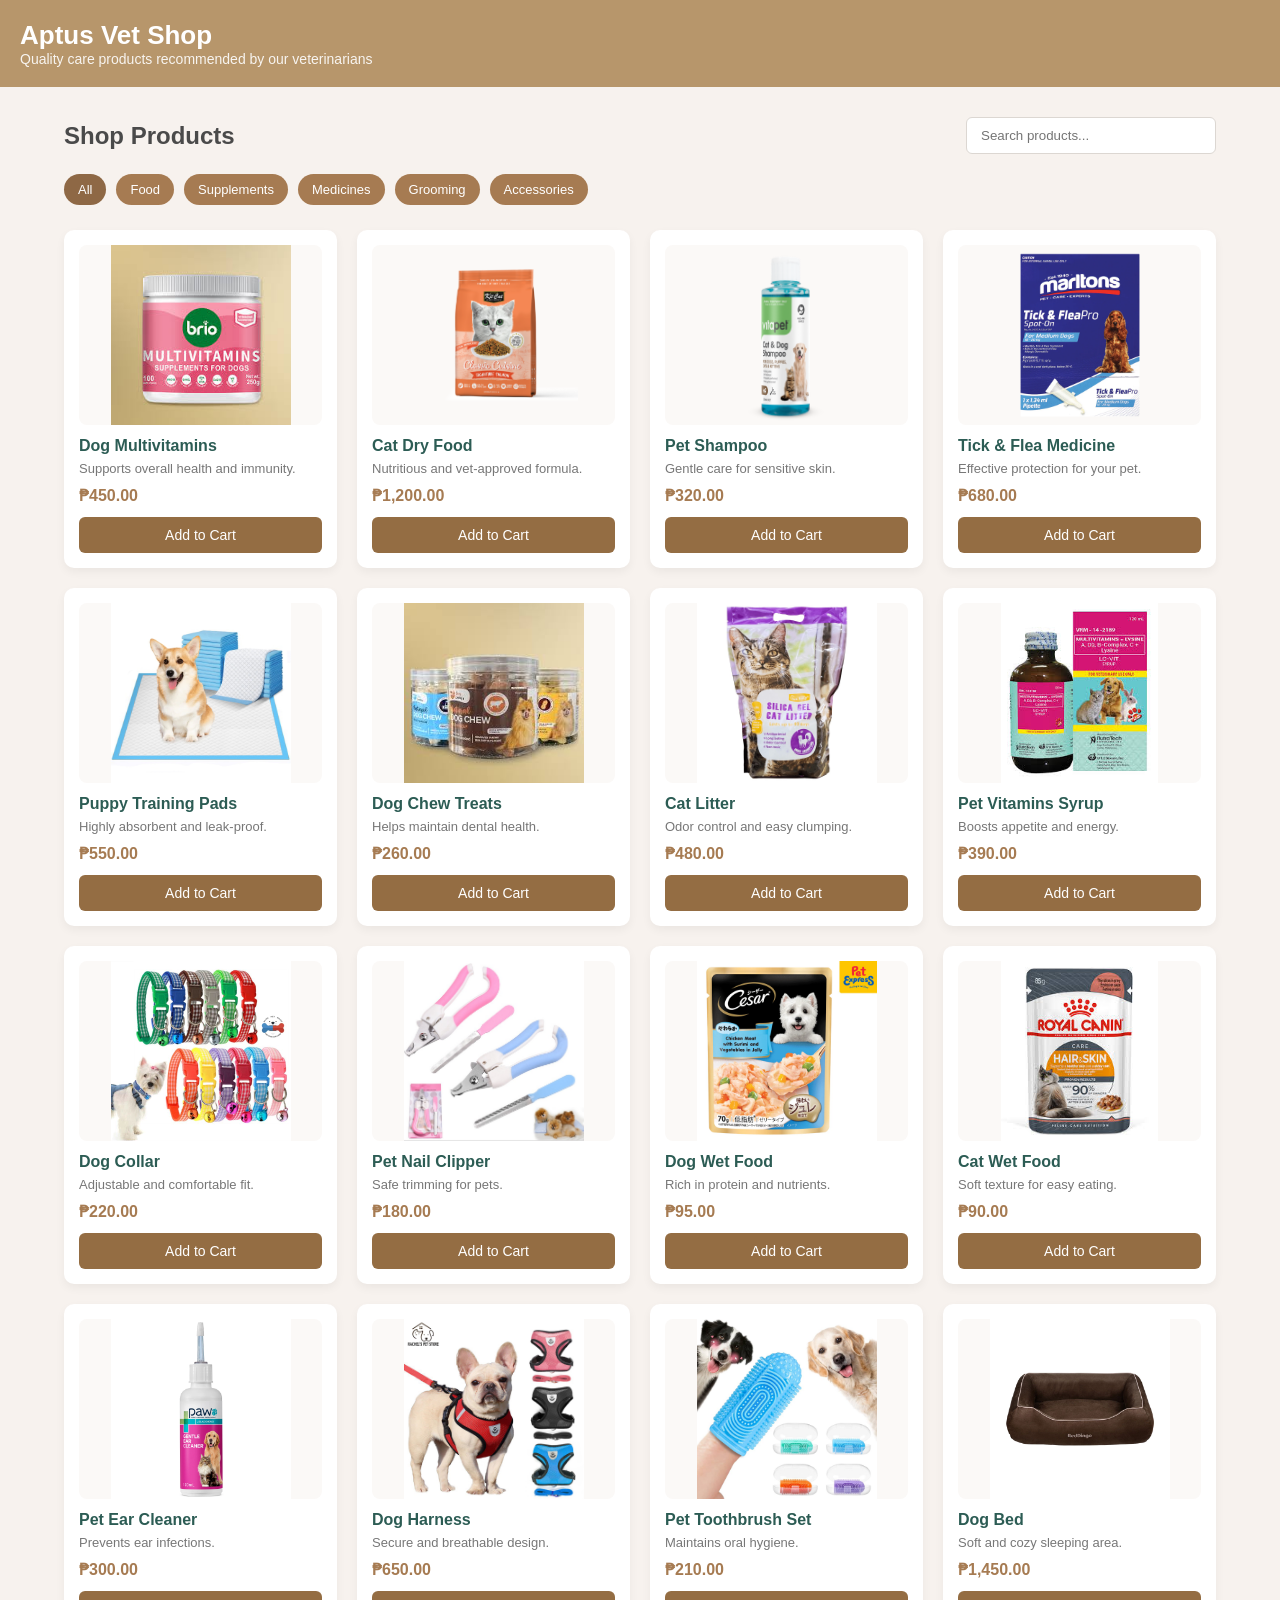
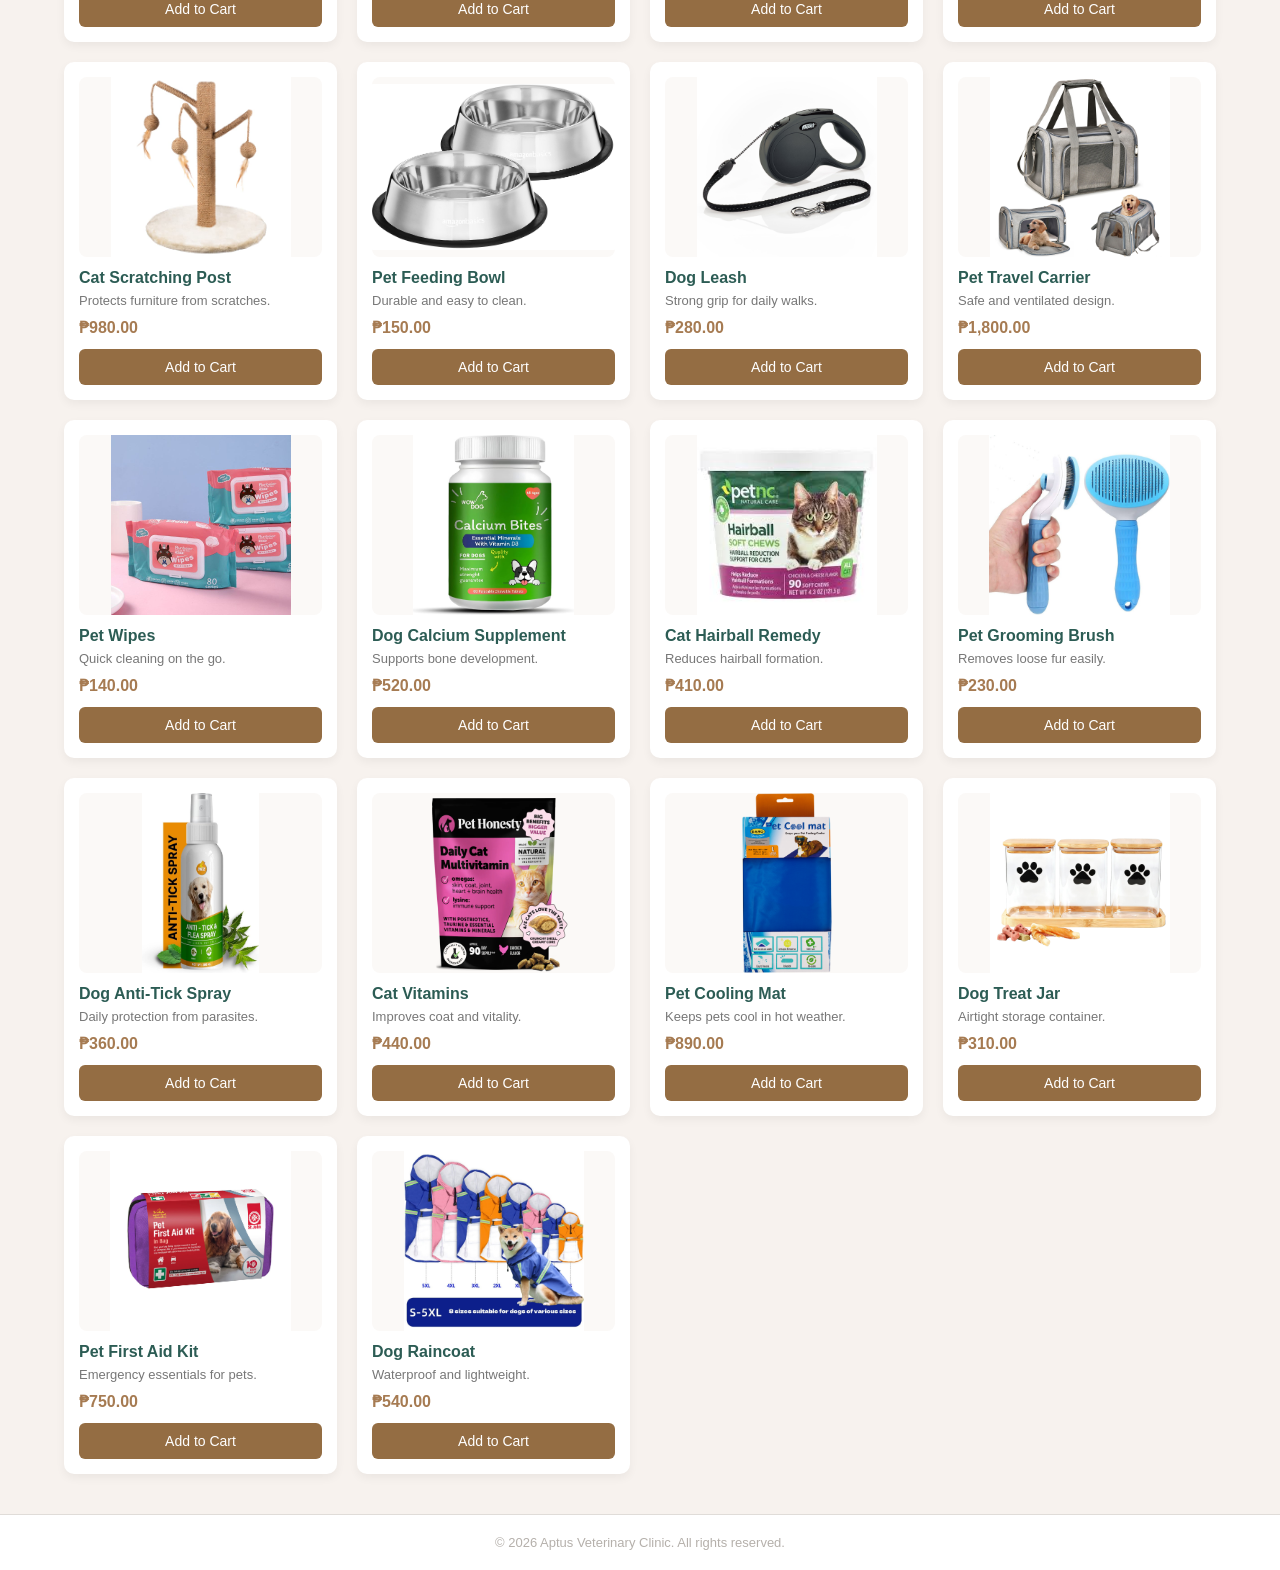
==== index.html @ cae9ad68 "Update index.html" ====
<!DOCTYPE html>
<html lang="en">
<head>
  <meta charset="UTF-8" />
  <meta name="viewport" content="width=device-width, initial-scale=1.0" />
  <title>Aptus Vet Shop</title>
  <style>
    * {
      margin: 0;
      padding: 0;
      box-sizing: border-box;
      font-family: Arial, Helvetica, sans-serif;
    }

    body {
      background-color: #f7f2ee;
      color: #4a4a4a;
    }

    header {
      background-color: #B7966B;
      color: #fff;
      padding: 20px;
    }

    header h1 {
      font-size: 26px;
    }

    header p {
      font-size: 14px;
      opacity: 0.9;
    }

    .container {
      width: 90%;
      max-width: 1200px;
      margin: 30px auto;
    }

    .shop-header {
      display: flex;
      justify-content: space-between;
      align-items: center;
      margin-bottom: 20px;
    }

    .shop-header input {
      padding: 10px 14px;
      width: 250px;
      border-radius: 6px;
      border: 1px solid #dcd7d2;
    }

    .categories {
      display: flex;
      gap: 10px;
      margin-bottom: 25px;
      flex-wrap: wrap;
    }

    .categories button {
      padding: 8px 14px;
      border: none;
      border-radius: 20px;
      background-color: #a67b52;
      color: #fff;
      cursor: pointer;
      font-size: 13px;
    }

    .categories button:hover,
    .categories button.active {
      background-color: #8e6845;
      color: #fff;
    }

    .products {
      display: grid;
      grid-template-columns: repeat(auto-fill, minmax(220px, 1fr));
      gap: 20px;
    }

    .product-card {
      background-color: #fff;
      border-radius: 10px;
      padding: 15px;
      box-shadow: 0 4px 10px rgba(0,0,0,0.05);
      display: flex;
      flex-direction: column;
    }

    .product-card img.product-image {
      width: 100%;
      height: 180px;
      object-fit: contain;
      border-radius: 8px;
      margin-bottom: 12px;
      background-color: #fbf9f7;
    }

    .product-card h3 {
      font-size: 16px;
      margin-bottom: 6px;
      color: #2c5c54;
    }

    .product-card p {
      font-size: 13px;
      margin-bottom: 10px;
      color: #777;
    }

    .price {
      font-weight: bold;
      margin-bottom: 12px;
      color: #a67b52;
    }

    .product-card button {
      margin-top: auto;
      padding: 10px;
      border: none;
      border-radius: 6px;
      background-color: #946d43;
      color: #fff;
      cursor: pointer;
      font-size: 14px;
    }

    .product-card button:hover {
      background-color: #724A24;
    }

    footer {
      text-align: center;
      padding: 20px;
      background-color: #ffffff;
      color: #b5b0ab;
      font-size: 13px;
      margin-top: 40px;
      border-top: 1px solid #e0dcd8;
    }
  </style>
</head>
<body>

  <header>
    <h1>Aptus Vet Shop</h1>
    <p>Quality care products recommended by our veterinarians</p>
  </header>

  <div class="container">

    <div class="shop-header">
      <h2>Shop Products</h2>
      <input type="text" placeholder="Search products..." />
    </div>

    <div class="categories">
      <button class="active" data-category="all">All</button>
      <button data-category="food">Food</button>
      <button data-category="supplements">Supplements</button>
      <button data-category="medicines">Medicines</button>
      <button data-category="grooming">Grooming</button>
      <button data-category="accessories">Accessories</button>
    </div>

    <div class="products">

      <!-- All products with correct categories -->
      <div class="product-card" data-category="supplements">
        <img src="dogmulti.jpg" alt="Dog Multivitamins" class="product-image">
        <h3>Dog Multivitamins</h3>
        <p>Supports overall health and immunity.</p>
        <div class="price">₱450.00</div>
        <button>Add to Cart</button>
      </div>

      <div class="product-card" data-category="food">
        <img src="catdry.png" alt="Cat Dry Food" class="product-image">
        <h3>Cat Dry Food</h3>
        <p>Nutritious and vet-approved formula.</p>
        <div class="price">₱1,200.00</div>
        <button>Add to Cart</button>
      </div>

      <div class="product-card" data-category="grooming">
        <img src="petsham.png" alt="Pet Shampoo" class="product-image">
        <h3>Pet Shampoo</h3>
        <p>Gentle care for sensitive skin.</p>
        <div class="price">₱320.00</div>
        <button>Add to Cart</button>
      </div>

      <div class="product-card" data-category="medicines">
        <img src="ticknple.webp" alt="Tick & Flea Medicine" class="product-image">
        <h3>Tick & Flea Medicine</h3>
        <p>Effective protection for your pet.</p>
        <div class="price">₱680.00</div>
        <button>Add to Cart</button>
      </div>

      <div class="product-card" data-category="accessories">
        <img src="trainpads.jpg" alt="Puppy Training Pads" class="product-image">
        <h3>Puppy Training Pads</h3>
        <p>Highly absorbent and leak-proof.</p>
        <div class="price">₱550.00</div>
        <button>Add to Cart</button>
      </div>

      <div class="product-card" data-category="food">
        <img src="dogchew.jpg" alt="Dog Chew Treats" class="product-image">
        <h3>Dog Chew Treats</h3>
        <p>Helps maintain dental health.</p>
        <div class="price">₱260.00</div>
        <button>Add to Cart</button>
      </div>

      <div class="product-card" data-category="accessories">
        <img src="catlitter.jpeg" alt="Cat Litter" class="product-image">
        <h3>Cat Litter</h3>
        <p>Odor control and easy clumping.</p>
        <div class="price">₱480.00</div>
        <button>Add to Cart</button>
      </div>

      <div class="product-card" data-category="supplements">
        <img src="petvet.jpg" alt="Pet Vitamins Syrup" class="product-image">
        <h3>Pet Vitamins Syrup</h3>
        <p>Boosts appetite and energy.</p>
        <div class="price">₱390.00</div>
        <button>Add to Cart</button>
      </div>

      <div class="product-card" data-category="accessories">
        <img src="dogcollar.jpg" alt="Dog Collar" class="product-image">
        <h3>Dog Collar</h3>
        <p>Adjustable and comfortable fit.</p>
        <div class="price">₱220.00</div>
        <button>Add to Cart</button>
      </div>

      <div class="product-card" data-category="grooming">
        <img src="nailclipper.jpg" alt="Pet Nail Clipper" class="product-image">
        <h3>Pet Nail Clipper</h3>
        <p>Safe trimming for pets.</p>
        <div class="price">₱180.00</div>
        <button>Add to Cart</button>
      </div>

      <div class="product-card" data-category="food">
        <img src="dogwetfood.webp" alt="Dog Wet Food" class="product-image">
        <h3>Dog Wet Food</h3>
        <p>Rich in protein and nutrients.</p>
        <div class="price">₱95.00</div>
        <button>Add to Cart</button>
      </div>

      <div class="product-card" data-category="food">
        <img src="catwetfood.jpg" alt="Cat Wet Food" class="product-image">
        <h3>Cat Wet Food</h3>
        <p>Soft texture for easy eating.</p>
        <div class="price">₱90.00</div>
        <button>Add to Cart</button>
      </div>

      <div class="product-card" data-category="grooming">
        <img src="earcleaner.webp" alt="Ear Cleaner" class="product-image">
        <h3>Pet Ear Cleaner</h3>
        <p>Prevents ear infections.</p>
        <div class="price">₱300.00</div>
        <button>Add to Cart</button>
      </div>

      <div class="product-card" data-category="accessories">
        <img src="dogharness.jpg" alt="Dog Harness" class="product-image">
        <h3>Dog Harness</h3>
        <p>Secure and breathable design.</p>
        <div class="price">₱650.00</div>
        <button>Add to Cart</button>
      </div>

      <div class="product-card" data-category="grooming">
        <img src="pettooth.jpg" alt="Pet Toothbrush" class="product-image">
        <h3>Pet Toothbrush Set</h3>
        <p>Maintains oral hygiene.</p>
        <div class="price">₱210.00</div>
        <button>Add to Cart</button>
      </div>

      <div class="product-card" data-category="accessories">
        <img src="dogbed.jpg" alt="Dog Bed" class="product-image">
        <h3>Dog Bed</h3>
        <p>Soft and cozy sleeping area.</p>
        <div class="price">₱1,450.00</div>
        <button>Add to Cart</button>
      </div>

      <div class="product-card" data-category="accessories">
        <img src="catpost.jpg" alt="Cat Scratching Post" class="product-image">
        <h3>Cat Scratching Post</h3>
        <p>Protects furniture from scratches.</p>
        <div class="price">₱980.00</div>
        <button>Add to Cart</button>
      </div>

      <div class="product-card" data-category="accessories">
        <img src="petbowl.jpg" alt="Pet Feeding Bowl" class="product-image">
        <h3>Pet Feeding Bowl</h3>
        <p>Durable and easy to clean.</p>
        <div class="price">₱150.00</div>
        <button>Add to Cart</button>
      </div>

      <div class="product-card" data-category="accessories">
        <img src="dogleash.jpg" alt="Dog Leash" class="product-image">
        <h3>Dog Leash</h3>
        <p>Strong grip for daily walks.</p>
        <div class="price">₱280.00</div>
        <button>Add to Cart</button>
      </div>

      <div class="product-card" data-category="accessories">
        <img src="pettravel.jpg" alt="Pet Travel Carrier" class="product-image">
        <h3>Pet Travel Carrier</h3>
        <p>Safe and ventilated design.</p>
        <div class="price">₱1,800.00</div>
        <button>Add to Cart</button>
      </div>

      <div class="product-card" data-category="grooming">
        <img src="wipes.jpg" alt="Pet Wipes" class="product-image">
        <h3>Pet Wipes</h3>
        <p>Quick cleaning on the go.</p>
        <div class="price">₱140.00</div>
        <button>Add to Cart</button>
      </div>

      <div class="product-card" data-category="supplements">
        <img src="dogcal.jpg" alt="Dog Calcium Supplement" class="product-image">
        <h3>Dog Calcium Supplement</h3>
        <p>Supports bone development.</p>
        <div class="price">₱520.00</div>
        <button>Add to Cart</button>
      </div>

      <div class="product-card" data-category="supplements">
        <img src="cathairball.jpg" alt="Cat Hairball Remedy" class="product-image">
        <h3>Cat Hairball Remedy</h3>
        <p>Reduces hairball formation.</p>
        <div class="price">₱410.00</div>
        <button>Add to Cart</button>
      </div>

      <div class="product-card" data-category="grooming">
        <img src="petbrush.jpg" alt="Pet Grooming Brush" class="product-image">
        <h3>Pet Grooming Brush</h3>
        <p>Removes loose fur easily.</p>
        <div class="price">₱230.00</div>
        <button>Add to Cart</button>
      </div>

      <div class="product-card" data-category="medicines">
        <img src="antitick.jpg" alt="Dog Anti-Tick Spray" class="product-image">
        <h3>Dog Anti-Tick Spray</h3>
        <p>Daily protection from parasites.</p>
        <div class="price">₱360.00</div>
        <button>Add to Cart</button>
      </div>

      <div class="product-card" data-category="supplements">
        <img src="catvita.webp" alt="Cat Vitamins" class="product-image">
        <h3>Cat Vitamins</h3>
        <p>Improves coat and vitality.</p>
        <div class="price">₱440.00</div>
        <button>Add to Cart</button>
      </div>

      <div class="product-card" data-category="accessories">
        <img src="petcoolingmat.png" alt="Pet Cooling Mat" class="product-image">
        <h3>Pet Cooling Mat</h3>
        <p>Keeps pets cool in hot weather.</p>
        <div class="price">₱890.00</div>
        <button>Add to Cart</button>
      </div>

      <div class="product-card" data-category="accessories">
        <img src="petjar.jpg" alt="Dog Treat Jar" class="product-image">
        <h3>Dog Treat Jar</h3>
        <p>Airtight storage container.</p>
        <div class="price">₱310.00</div>
        <button>Add to Cart</button>
      </div>

      <div class="product-card" data-category="accessories">
        <img src="petfirstaid.webp" alt="Pet First Aid Kit" class="product-image">
        <h3>Pet First Aid Kit</h3>
        <p>Emergency essentials for pets.</p>
        <div class="price">₱750.00</div>
        <button>Add to Cart</button>
      </div>

      <div class="product-card" data-category="accessories">
        <img src="raincoat.jpg" alt="Dog Raincoat" class="product-image">
        <h3>Dog Raincoat</h3>
        <p>Waterproof and lightweight.</p>
        <div class="price">₱540.00</div>
        <button>Add to Cart</button>
      </div>

    </div>

  </div>

  <footer>
    © 2026 Aptus Veterinary Clinic. All rights reserved.
  </footer>

  <script>
    const buttons = document.querySelectorAll('.categories button');
    const products = document.querySelectorAll('.product-card');

    buttons.forEach(button => {
      button.addEventListener('click', () => {
        // Remove active class from all buttons
        buttons.forEach(btn => btn.classList.remove('active'));
        // Add active class to clicked button
        button.classList.add('active');

        const category = button.getAttribute('data-category');
        products.forEach(product => {
          if(category === 'all' || product.getAttribute('data-category') === category) {
            product.style.display = 'flex';
          } else {
            product.style.display = 'none';
          }
        });
      });
    });
  </script>

</body>
</html>
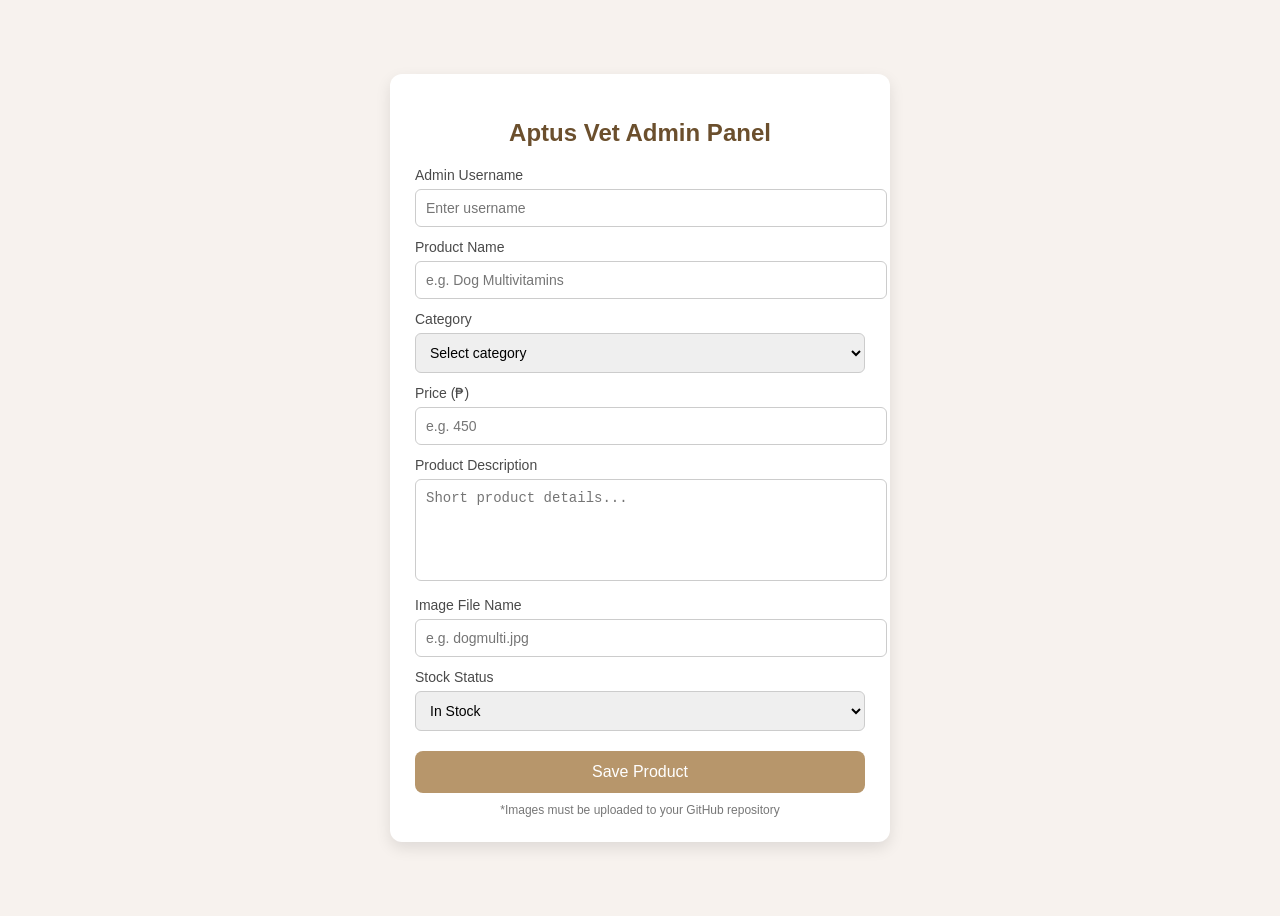
==== commit 8fde93b5: "Update index.html" ====
--- a/index.html
+++ b/index.html
@@ -3,442 +3,123 @@
 <head>
   <meta charset="UTF-8" />
   <meta name="viewport" content="width=device-width, initial-scale=1.0" />
-  <title>Aptus Vet Shop</title>
+  <title>Aptus Vet Admin</title>
+
   <style>
-    * {
-      margin: 0;
-      padding: 0;
-      box-sizing: border-box;
+    body {
       font-family: Arial, Helvetica, sans-serif;
+      background-color: #f7f2ee;
+      display: flex;
+      justify-content: center;
+      align-items: center;
+      min-height: 100vh;
     }
 
-    body {
-      background-color: #f7f2ee;
+    .admin-container {
+      background-color: #ffffff;
+      width: 100%;
+      max-width: 450px;
+      padding: 25px;
+      border-radius: 12px;
+      box-shadow: 0 6px 15px rgba(0,0,0,0.1);
+    }
+
+    .admin-container h2 {
+      text-align: center;
+      margin-bottom: 20px;
+      color: #6b4f2d;
+    }
+
+    label {
+      font-size: 14px;
+      margin-top: 12px;
+      display: block;
       color: #4a4a4a;
     }
 
-    header {
-      background-color: #B7966B;
-      color: #fff;
-      padding: 20px;
-    }
-
-    header h1 {
-      font-size: 26px;
-    }
-
-    header p {
-      font-size: 14px;
-      opacity: 0.9;
-    }
-
-    .container {
-      width: 90%;
-      max-width: 1200px;
-      margin: 30px auto;
-    }
-
-    .shop-header {
-      display: flex;
-      justify-content: space-between;
-      align-items: center;
-      margin-bottom: 20px;
-    }
-
-    .shop-header input {
-      padding: 10px 14px;
-      width: 250px;
+    input, select, textarea {
+      width: 100%;
+      padding: 10px;
+      margin-top: 6px;
       border-radius: 6px;
-      border: 1px solid #dcd7d2;
-    }
-
-    .categories {
-      display: flex;
-      gap: 10px;
-      margin-bottom: 25px;
-      flex-wrap: wrap;
-    }
-
-    .categories button {
-      padding: 8px 14px;
-      border: none;
-      border-radius: 20px;
-      background-color: #a67b52;
-      color: #fff;
-      cursor: pointer;
-      font-size: 13px;
-    }
-
-    .categories button:hover,
-    .categories button.active {
-      background-color: #8e6845;
-      color: #fff;
-    }
-
-    .products {
-      display: grid;
-      grid-template-columns: repeat(auto-fill, minmax(220px, 1fr));
-      gap: 20px;
-    }
-
-    .product-card {
-      background-color: #fff;
-      border-radius: 10px;
-      padding: 15px;
-      box-shadow: 0 4px 10px rgba(0,0,0,0.05);
-      display: flex;
-      flex-direction: column;
-    }
-
-    .product-card img.product-image {
-      width: 100%;
-      height: 180px;
-      object-fit: contain;
-      border-radius: 8px;
-      margin-bottom: 12px;
-      background-color: #fbf9f7;
-    }
-
-    .product-card h3 {
-      font-size: 16px;
-      margin-bottom: 6px;
-      color: #2c5c54;
-    }
-
-    .product-card p {
-      font-size: 13px;
-      margin-bottom: 10px;
-      color: #777;
-    }
-
-    .price {
-      font-weight: bold;
-      margin-bottom: 12px;
-      color: #a67b52;
-    }
-
-    .product-card button {
-      margin-top: auto;
-      padding: 10px;
-      border: none;
-      border-radius: 6px;
-      background-color: #946d43;
-      color: #fff;
-      cursor: pointer;
+      border: 1px solid #ccc;
       font-size: 14px;
     }
 
-    .product-card button:hover {
-      background-color: #724A24;
+    textarea {
+      resize: none;
+      height: 80px;
     }
 
-    footer {
+    .admin-btn {
+      margin-top: 20px;
+      width: 100%;
+      padding: 12px;
+      background-color: #B7966B;
+      color: #fff;
+      border: none;
+      border-radius: 8px;
+      font-size: 16px;
+      cursor: pointer;
+    }
+
+    .admin-btn:hover {
+      background-color: #a3835a;
+    }
+
+    .note {
+      font-size: 12px;
+      margin-top: 10px;
+      color: #777;
       text-align: center;
-      padding: 20px;
-      background-color: #ffffff;
-      color: #b5b0ab;
-      font-size: 13px;
-      margin-top: 40px;
-      border-top: 1px solid #e0dcd8;
     }
   </style>
 </head>
+
 <body>
 
-  <header>
-    <h1>Aptus Vet Shop</h1>
-    <p>Quality care products recommended by our veterinarians</p>
-  </header>
+  <div class="admin-container">
+    <h2>Aptus Vet Admin Panel</h2>
 
-  <div class="container">
+    <form>
+      <label>Admin Username</label>
+      <input type="text" placeholder="Enter username" required>
 
-    <div class="shop-header">
-      <h2>Shop Products</h2>
-      <input type="text" placeholder="Search products..." />
+      <label>Product Name</label>
+      <input type="text" placeholder="e.g. Dog Multivitamins" required>
+
+      <label>Category</label>
+      <select required>
+        <option value="">Select category</option>
+        <option>Food</option>
+        <option>Supplements</option>
+        <option>Medicines</option>
+        <option>Grooming</option>
+        <option>Accessories</option>
+      </select>
+
+      <label>Price (₱)</label>
+      <input type="number" placeholder="e.g. 450" required>
+
+      <label>Product Description</label>
+      <textarea placeholder="Short product details..."></textarea>
+
+      <label>Image File Name</label>
+      <input type="text" placeholder="e.g. dogmulti.jpg">
+
+      <label>Stock Status</label>
+      <select>
+        <option>In Stock</option>
+        <option>Out of Stock</option>
+      </select>
+
+      <button class="admin-btn">Save Product</button>
+    </form>
+
+    <div class="note">
+      *Images must be uploaded to your GitHub repository
     </div>
-
-    <div class="categories">
-      <button class="active" data-category="all">All</button>
-      <button data-category="food">Food</button>
-      <button data-category="supplements">Supplements</button>
-      <button data-category="medicines">Medicines</button>
-      <button data-category="grooming">Grooming</button>
-      <button data-category="accessories">Accessories</button>
-    </div>
-
-    <div class="products">
-
-      <!-- All products with correct categories -->
-      <div class="product-card" data-category="supplements">
-        <img src="dogmulti.jpg" alt="Dog Multivitamins" class="product-image">
-        <h3>Dog Multivitamins</h3>
-        <p>Supports overall health and immunity.</p>
-        <div class="price">₱450.00</div>
-        <button>Add to Cart</button>
-      </div>
-
-      <div class="product-card" data-category="food">
-        <img src="catdry.png" alt="Cat Dry Food" class="product-image">
-        <h3>Cat Dry Food</h3>
-        <p>Nutritious and vet-approved formula.</p>
-        <div class="price">₱1,200.00</div>
-        <button>Add to Cart</button>
-      </div>
-
-      <div class="product-card" data-category="grooming">
-        <img src="petsham.png" alt="Pet Shampoo" class="product-image">
-        <h3>Pet Shampoo</h3>
-        <p>Gentle care for sensitive skin.</p>
-        <div class="price">₱320.00</div>
-        <button>Add to Cart</button>
-      </div>
-
-      <div class="product-card" data-category="medicines">
-        <img src="ticknple.webp" alt="Tick & Flea Medicine" class="product-image">
-        <h3>Tick & Flea Medicine</h3>
-        <p>Effective protection for your pet.</p>
-        <div class="price">₱680.00</div>
-        <button>Add to Cart</button>
-      </div>
-
-      <div class="product-card" data-category="accessories">
-        <img src="trainpads.jpg" alt="Puppy Training Pads" class="product-image">
-        <h3>Puppy Training Pads</h3>
-        <p>Highly absorbent and leak-proof.</p>
-        <div class="price">₱550.00</div>
-        <button>Add to Cart</button>
-      </div>
-
-      <div class="product-card" data-category="food">
-        <img src="dogchew.jpg" alt="Dog Chew Treats" class="product-image">
-        <h3>Dog Chew Treats</h3>
-        <p>Helps maintain dental health.</p>
-        <div class="price">₱260.00</div>
-        <button>Add to Cart</button>
-      </div>
-
-      <div class="product-card" data-category="accessories">
-        <img src="catlitter.jpeg" alt="Cat Litter" class="product-image">
-        <h3>Cat Litter</h3>
-        <p>Odor control and easy clumping.</p>
-        <div class="price">₱480.00</div>
-        <button>Add to Cart</button>
-      </div>
-
-      <div class="product-card" data-category="supplements">
-        <img src="petvet.jpg" alt="Pet Vitamins Syrup" class="product-image">
-        <h3>Pet Vitamins Syrup</h3>
-        <p>Boosts appetite and energy.</p>
-        <div class="price">₱390.00</div>
-        <button>Add to Cart</button>
-      </div>
-
-      <div class="product-card" data-category="accessories">
-        <img src="dogcollar.jpg" alt="Dog Collar" class="product-image">
-        <h3>Dog Collar</h3>
-        <p>Adjustable and comfortable fit.</p>
-        <div class="price">₱220.00</div>
-        <button>Add to Cart</button>
-      </div>
-
-      <div class="product-card" data-category="grooming">
-        <img src="nailclipper.jpg" alt="Pet Nail Clipper" class="product-image">
-        <h3>Pet Nail Clipper</h3>
-        <p>Safe trimming for pets.</p>
-        <div class="price">₱180.00</div>
-        <button>Add to Cart</button>
-      </div>
-
-      <div class="product-card" data-category="food">
-        <img src="dogwetfood.webp" alt="Dog Wet Food" class="product-image">
-        <h3>Dog Wet Food</h3>
-        <p>Rich in protein and nutrients.</p>
-        <div class="price">₱95.00</div>
-        <button>Add to Cart</button>
-      </div>
-
-      <div class="product-card" data-category="food">
-        <img src="catwetfood.jpg" alt="Cat Wet Food" class="product-image">
-        <h3>Cat Wet Food</h3>
-        <p>Soft texture for easy eating.</p>
-        <div class="price">₱90.00</div>
-        <button>Add to Cart</button>
-      </div>
-
-      <div class="product-card" data-category="grooming">
-        <img src="earcleaner.webp" alt="Ear Cleaner" class="product-image">
-        <h3>Pet Ear Cleaner</h3>
-        <p>Prevents ear infections.</p>
-        <div class="price">₱300.00</div>
-        <button>Add to Cart</button>
-      </div>
-
-      <div class="product-card" data-category="accessories">
-        <img src="dogharness.jpg" alt="Dog Harness" class="product-image">
-        <h3>Dog Harness</h3>
-        <p>Secure and breathable design.</p>
-        <div class="price">₱650.00</div>
-        <button>Add to Cart</button>
-      </div>
-
-      <div class="product-card" data-category="grooming">
-        <img src="pettooth.jpg" alt="Pet Toothbrush" class="product-image">
-        <h3>Pet Toothbrush Set</h3>
-        <p>Maintains oral hygiene.</p>
-        <div class="price">₱210.00</div>
-        <button>Add to Cart</button>
-      </div>
-
-      <div class="product-card" data-category="accessories">
-        <img src="dogbed.jpg" alt="Dog Bed" class="product-image">
-        <h3>Dog Bed</h3>
-        <p>Soft and cozy sleeping area.</p>
-        <div class="price">₱1,450.00</div>
-        <button>Add to Cart</button>
-      </div>
-
-      <div class="product-card" data-category="accessories">
-        <img src="catpost.jpg" alt="Cat Scratching Post" class="product-image">
-        <h3>Cat Scratching Post</h3>
-        <p>Protects furniture from scratches.</p>
-        <div class="price">₱980.00</div>
-        <button>Add to Cart</button>
-      </div>
-
-      <div class="product-card" data-category="accessories">
-        <img src="petbowl.jpg" alt="Pet Feeding Bowl" class="product-image">
-        <h3>Pet Feeding Bowl</h3>
-        <p>Durable and easy to clean.</p>
-        <div class="price">₱150.00</div>
-        <button>Add to Cart</button>
-      </div>
-
-      <div class="product-card" data-category="accessories">
-        <img src="dogleash.jpg" alt="Dog Leash" class="product-image">
-        <h3>Dog Leash</h3>
-        <p>Strong grip for daily walks.</p>
-        <div class="price">₱280.00</div>
-        <button>Add to Cart</button>
-      </div>
-
-      <div class="product-card" data-category="accessories">
-        <img src="pettravel.jpg" alt="Pet Travel Carrier" class="product-image">
-        <h3>Pet Travel Carrier</h3>
-        <p>Safe and ventilated design.</p>
-        <div class="price">₱1,800.00</div>
-        <button>Add to Cart</button>
-      </div>
-
-      <div class="product-card" data-category="grooming">
-        <img src="wipes.jpg" alt="Pet Wipes" class="product-image">
-        <h3>Pet Wipes</h3>
-        <p>Quick cleaning on the go.</p>
-        <div class="price">₱140.00</div>
-        <button>Add to Cart</button>
-      </div>
-
-      <div class="product-card" data-category="supplements">
-        <img src="dogcal.jpg" alt="Dog Calcium Supplement" class="product-image">
-        <h3>Dog Calcium Supplement</h3>
-        <p>Supports bone development.</p>
-        <div class="price">₱520.00</div>
-        <button>Add to Cart</button>
-      </div>
-
-      <div class="product-card" data-category="supplements">
-        <img src="cathairball.jpg" alt="Cat Hairball Remedy" class="product-image">
-        <h3>Cat Hairball Remedy</h3>
-        <p>Reduces hairball formation.</p>
-        <div class="price">₱410.00</div>
-        <button>Add to Cart</button>
-      </div>
-
-      <div class="product-card" data-category="grooming">
-        <img src="petbrush.jpg" alt="Pet Grooming Brush" class="product-image">
-        <h3>Pet Grooming Brush</h3>
-        <p>Removes loose fur easily.</p>
-        <div class="price">₱230.00</div>
-        <button>Add to Cart</button>
-      </div>
-
-      <div class="product-card" data-category="medicines">
-        <img src="antitick.jpg" alt="Dog Anti-Tick Spray" class="product-image">
-        <h3>Dog Anti-Tick Spray</h3>
-        <p>Daily protection from parasites.</p>
-        <div class="price">₱360.00</div>
-        <button>Add to Cart</button>
-      </div>
-
-      <div class="product-card" data-category="supplements">
-        <img src="catvita.webp" alt="Cat Vitamins" class="product-image">
-        <h3>Cat Vitamins</h3>
-        <p>Improves coat and vitality.</p>
-        <div class="price">₱440.00</div>
-        <button>Add to Cart</button>
-      </div>
-
-      <div class="product-card" data-category="accessories">
-        <img src="petcoolingmat.png" alt="Pet Cooling Mat" class="product-image">
-        <h3>Pet Cooling Mat</h3>
-        <p>Keeps pets cool in hot weather.</p>
-        <div class="price">₱890.00</div>
-        <button>Add to Cart</button>
-      </div>
-
-      <div class="product-card" data-category="accessories">
-        <img src="petjar.jpg" alt="Dog Treat Jar" class="product-image">
-        <h3>Dog Treat Jar</h3>
-        <p>Airtight storage container.</p>
-        <div class="price">₱310.00</div>
-        <button>Add to Cart</button>
-      </div>
-
-      <div class="product-card" data-category="accessories">
-        <img src="petfirstaid.webp" alt="Pet First Aid Kit" class="product-image">
-        <h3>Pet First Aid Kit</h3>
-        <p>Emergency essentials for pets.</p>
-        <div class="price">₱750.00</div>
-        <button>Add to Cart</button>
-      </div>
-
-      <div class="product-card" data-category="accessories">
-        <img src="raincoat.jpg" alt="Dog Raincoat" class="product-image">
-        <h3>Dog Raincoat</h3>
-        <p>Waterproof and lightweight.</p>
-        <div class="price">₱540.00</div>
-        <button>Add to Cart</button>
-      </div>
-
-    </div>
-
   </div>
-
-  <footer>
-    © 2026 Aptus Veterinary Clinic. All rights reserved.
-  </footer>
-
-  <script>
-    const buttons = document.querySelectorAll('.categories button');
-    const products = document.querySelectorAll('.product-card');
-
-    buttons.forEach(button => {
-      button.addEventListener('click', () => {
-        // Remove active class from all buttons
-        buttons.forEach(btn => btn.classList.remove('active'));
-        // Add active class to clicked button
-        button.classList.add('active');
-
-        const category = button.getAttribute('data-category');
-        products.forEach(product => {
-          if(category === 'all' || product.getAttribute('data-category') === category) {
-            product.style.display = 'flex';
-          } else {
-            product.style.display = 'none';
-          }
-        });
-      });
-    });
-  </script>
 
 </body>
 </html>
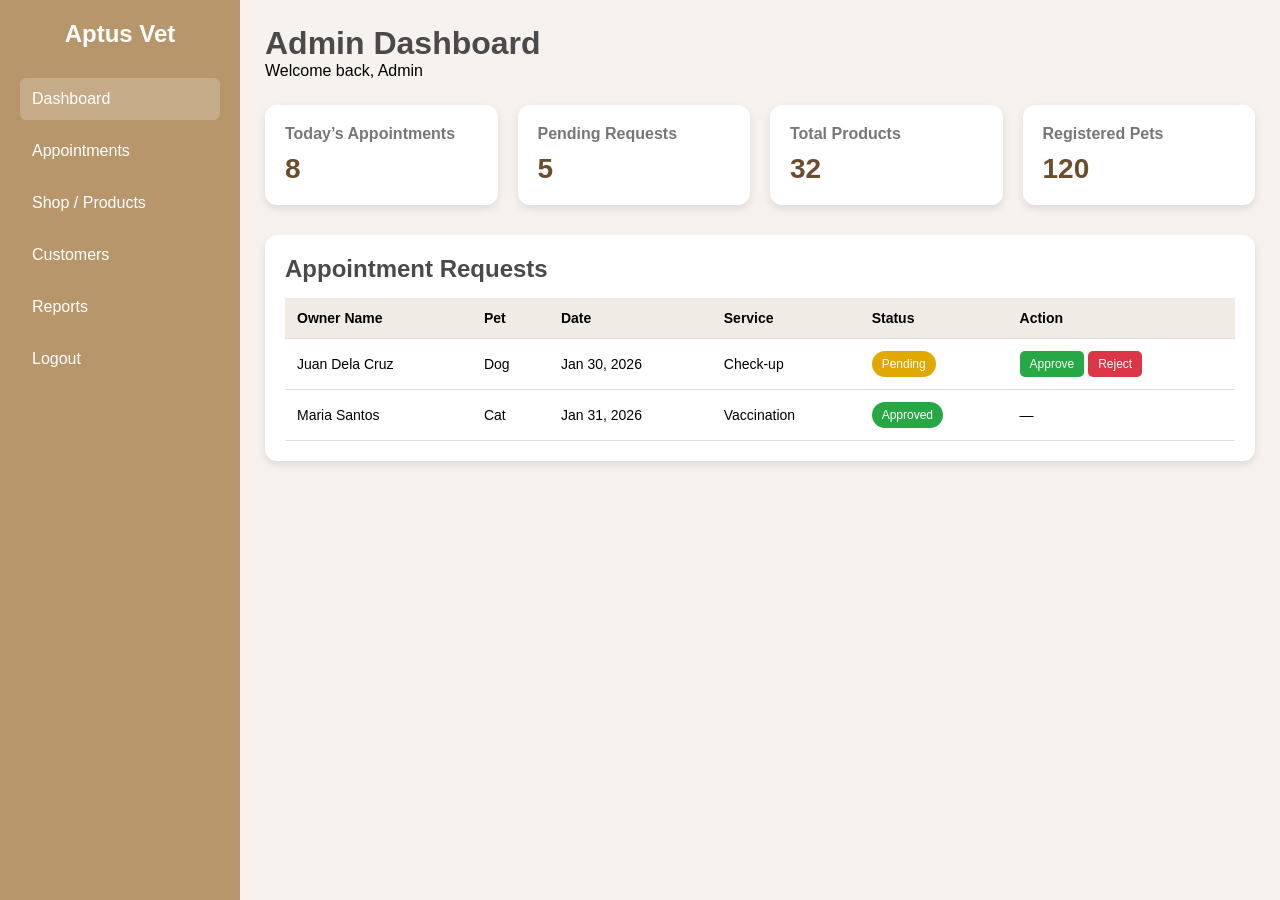
==== commit 927fd83a: "Update index.html" ====
--- a/index.html
+++ b/index.html
@@ -3,122 +3,240 @@
 <head>
   <meta charset="UTF-8" />
   <meta name="viewport" content="width=device-width, initial-scale=1.0" />
-  <title>Aptus Vet Admin</title>
+  <title>Aptus Vet Admin Dashboard</title>
 
   <style>
+    * {
+      margin: 0;
+      padding: 0;
+      box-sizing: border-box;
+      font-family: Arial, Helvetica, sans-serif;
+    }
+
     body {
-      font-family: Arial, Helvetica, sans-serif;
       background-color: #f7f2ee;
       display: flex;
-      justify-content: center;
-      align-items: center;
       min-height: 100vh;
     }
 
-    .admin-container {
-      background-color: #ffffff;
+    /* SIDEBAR */
+    .sidebar {
+      width: 240px;
+      background-color: #B7966B;
+      color: #fff;
+      padding: 20px;
+    }
+
+    .sidebar h2 {
+      text-align: center;
+      margin-bottom: 30px;
+    }
+
+    .sidebar a {
+      display: block;
+      color: #fff;
+      text-decoration: none;
+      padding: 12px;
+      margin-bottom: 10px;
+      border-radius: 6px;
+    }
+
+    .sidebar a:hover,
+    .sidebar a.active {
+      background-color: rgba(255,255,255,0.2);
+    }
+
+    /* MAIN CONTENT */
+    .main {
+      flex: 1;
+      padding: 25px;
+    }
+
+    .header {
+      margin-bottom: 25px;
+    }
+
+    .header h1 {
+      color: #4a4a4a;
+    }
+
+    /* DASHBOARD CARDS */
+    .cards {
+      display: grid;
+      grid-template-columns: repeat(auto-fit, minmax(200px, 1fr));
+      gap: 20px;
+      margin-bottom: 30px;
+    }
+
+    .card {
+      background-color: #fff;
+      padding: 20px;
+      border-radius: 12px;
+      box-shadow: 0 4px 10px rgba(0,0,0,0.1);
+    }
+
+    .card h3 {
+      font-size: 16px;
+      color: #777;
+    }
+
+    .card p {
+      font-size: 28px;
+      margin-top: 10px;
+      color: #6b4f2d;
+      font-weight: bold;
+    }
+
+    /* APPOINTMENT TABLE */
+    .section {
+      background-color: #fff;
+      padding: 20px;
+      border-radius: 12px;
+      box-shadow: 0 4px 10px rgba(0,0,0,0.1);
+    }
+
+    .section h2 {
+      margin-bottom: 15px;
+      color: #4a4a4a;
+    }
+
+    table {
       width: 100%;
-      max-width: 450px;
-      padding: 25px;
-      border-radius: 12px;
-      box-shadow: 0 6px 15px rgba(0,0,0,0.1);
-    }
-
-    .admin-container h2 {
-      text-align: center;
-      margin-bottom: 20px;
-      color: #6b4f2d;
-    }
-
-    label {
+      border-collapse: collapse;
+    }
+
+    th, td {
+      padding: 12px;
+      text-align: left;
+      border-bottom: 1px solid #ddd;
       font-size: 14px;
-      margin-top: 12px;
-      display: block;
-      color: #4a4a4a;
-    }
-
-    input, select, textarea {
-      width: 100%;
-      padding: 10px;
-      margin-top: 6px;
-      border-radius: 6px;
-      border: 1px solid #ccc;
-      font-size: 14px;
-    }
-
-    textarea {
-      resize: none;
-      height: 80px;
-    }
-
-    .admin-btn {
-      margin-top: 20px;
-      width: 100%;
-      padding: 12px;
-      background-color: #B7966B;
-      color: #fff;
+    }
+
+    th {
+      background-color: #f1ebe6;
+    }
+
+    .status {
+      padding: 6px 10px;
+      border-radius: 20px;
+      font-size: 12px;
+      color: #fff;
+      display: inline-block;
+    }
+
+    .pending {
+      background-color: #e0a800;
+    }
+
+    .approved {
+      background-color: #28a745;
+    }
+
+    .cancelled {
+      background-color: #dc3545;
+    }
+
+    .action-btn {
+      padding: 6px 10px;
       border: none;
-      border-radius: 8px;
-      font-size: 16px;
+      border-radius: 5px;
       cursor: pointer;
-    }
-
-    .admin-btn:hover {
-      background-color: #a3835a;
-    }
-
-    .note {
       font-size: 12px;
-      margin-top: 10px;
-      color: #777;
-      text-align: center;
+    }
+
+    .approve {
+      background-color: #28a745;
+      color: #fff;
+    }
+
+    .reject {
+      background-color: #dc3545;
+      color: #fff;
     }
   </style>
 </head>
 
 <body>
 
-  <div class="admin-container">
-    <h2>Aptus Vet Admin Panel</h2>
-
-    <form>
-      <label>Admin Username</label>
-      <input type="text" placeholder="Enter username" required>
-
-      <label>Product Name</label>
-      <input type="text" placeholder="e.g. Dog Multivitamins" required>
-
-      <label>Category</label>
-      <select required>
-        <option value="">Select category</option>
-        <option>Food</option>
-        <option>Supplements</option>
-        <option>Medicines</option>
-        <option>Grooming</option>
-        <option>Accessories</option>
-      </select>
-
-      <label>Price (₱)</label>
-      <input type="number" placeholder="e.g. 450" required>
-
-      <label>Product Description</label>
-      <textarea placeholder="Short product details..."></textarea>
-
-      <label>Image File Name</label>
-      <input type="text" placeholder="e.g. dogmulti.jpg">
-
-      <label>Stock Status</label>
-      <select>
-        <option>In Stock</option>
-        <option>Out of Stock</option>
-      </select>
-
-      <button class="admin-btn">Save Product</button>
-    </form>
-
-    <div class="note">
-      *Images must be uploaded to your GitHub repository
+  <!-- SIDEBAR -->
+  <div class="sidebar">
+    <h2>Aptus Vet</h2>
+    <a href="#" class="active">Dashboard</a>
+    <a href="#">Appointments</a>
+    <a href="#">Shop / Products</a>
+    <a href="#">Customers</a>
+    <a href="#">Reports</a>
+    <a href="#">Logout</a>
+  </div>
+
+  <!-- MAIN CONTENT -->
+  <div class="main">
+    <div class="header">
+      <h1>Admin Dashboard</h1>
+      <p>Welcome back, Admin</p>
     </div>
+
+    <!-- OVERVIEW CARDS -->
+    <div class="cards">
+      <div class="card">
+        <h3>Today’s Appointments</h3>
+        <p>8</p>
+      </div>
+
+      <div class="card">
+        <h3>Pending Requests</h3>
+        <p>5</p>
+      </div>
+
+      <div class="card">
+        <h3>Total Products</h3>
+        <p>32</p>
+      </div>
+
+      <div class="card">
+        <h3>Registered Pets</h3>
+        <p>120</p>
+      </div>
+    </div>
+
+    <!-- APPOINTMENTS SECTION -->
+    <div class="section">
+      <h2>Appointment Requests</h2>
+
+      <table>
+        <tr>
+          <th>Owner Name</th>
+          <th>Pet</th>
+          <th>Date</th>
+          <th>Service</th>
+          <th>Status</th>
+          <th>Action</th>
+        </tr>
+
+        <tr>
+          <td>Juan Dela Cruz</td>
+          <td>Dog</td>
+          <td>Jan 30, 2026</td>
+          <td>Check-up</td>
+          <td><span class="status pending">Pending</span></td>
+          <td>
+            <button class="action-btn approve">Approve</button>
+            <button class="action-btn reject">Reject</button>
+          </td>
+        </tr>
+
+        <tr>
+          <td>Maria Santos</td>
+          <td>Cat</td>
+          <td>Jan 31, 2026</td>
+          <td>Vaccination</td>
+          <td><span class="status approved">Approved</span></td>
+          <td>—</td>
+        </tr>
+
+      </table>
+    </div>
+
   </div>
 
 </body>
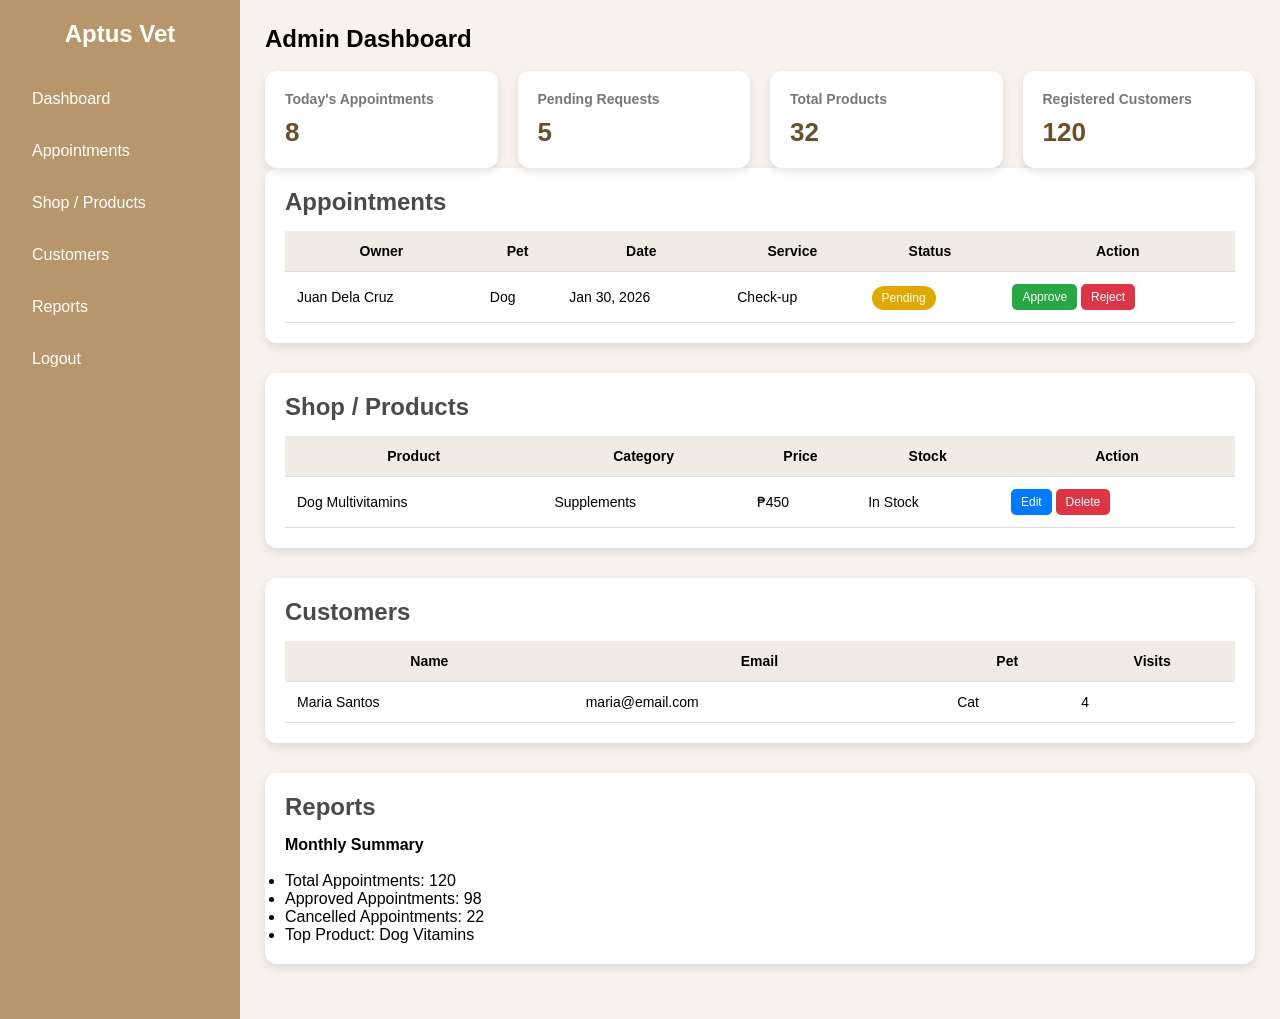
==== commit ffb71f71: "Update index.html" ====
--- a/index.html
+++ b/index.html
@@ -1,243 +1,253 @@
 <!DOCTYPE html>
 <html lang="en">
 <head>
-  <meta charset="UTF-8" />
-  <meta name="viewport" content="width=device-width, initial-scale=1.0" />
-  <title>Aptus Vet Admin Dashboard</title>
-
-  <style>
-    * {
-      margin: 0;
-      padding: 0;
-      box-sizing: border-box;
-      font-family: Arial, Helvetica, sans-serif;
-    }
-
-    body {
-      background-color: #f7f2ee;
-      display: flex;
-      min-height: 100vh;
-    }
-
-    /* SIDEBAR */
-    .sidebar {
-      width: 240px;
-      background-color: #B7966B;
-      color: #fff;
-      padding: 20px;
-    }
-
-    .sidebar h2 {
-      text-align: center;
-      margin-bottom: 30px;
-    }
-
-    .sidebar a {
-      display: block;
-      color: #fff;
-      text-decoration: none;
-      padding: 12px;
-      margin-bottom: 10px;
-      border-radius: 6px;
-    }
-
-    .sidebar a:hover,
-    .sidebar a.active {
-      background-color: rgba(255,255,255,0.2);
-    }
-
-    /* MAIN CONTENT */
-    .main {
-      flex: 1;
-      padding: 25px;
-    }
-
-    .header {
-      margin-bottom: 25px;
-    }
-
-    .header h1 {
-      color: #4a4a4a;
-    }
-
-    /* DASHBOARD CARDS */
-    .cards {
-      display: grid;
-      grid-template-columns: repeat(auto-fit, minmax(200px, 1fr));
-      gap: 20px;
-      margin-bottom: 30px;
-    }
-
-    .card {
-      background-color: #fff;
-      padding: 20px;
-      border-radius: 12px;
-      box-shadow: 0 4px 10px rgba(0,0,0,0.1);
-    }
-
-    .card h3 {
-      font-size: 16px;
-      color: #777;
-    }
-
-    .card p {
-      font-size: 28px;
-      margin-top: 10px;
-      color: #6b4f2d;
-      font-weight: bold;
-    }
-
-    /* APPOINTMENT TABLE */
-    .section {
-      background-color: #fff;
-      padding: 20px;
-      border-radius: 12px;
-      box-shadow: 0 4px 10px rgba(0,0,0,0.1);
-    }
-
-    .section h2 {
-      margin-bottom: 15px;
-      color: #4a4a4a;
-    }
-
-    table {
-      width: 100%;
-      border-collapse: collapse;
-    }
-
-    th, td {
-      padding: 12px;
-      text-align: left;
-      border-bottom: 1px solid #ddd;
-      font-size: 14px;
-    }
-
-    th {
-      background-color: #f1ebe6;
-    }
-
-    .status {
-      padding: 6px 10px;
-      border-radius: 20px;
-      font-size: 12px;
-      color: #fff;
-      display: inline-block;
-    }
-
-    .pending {
-      background-color: #e0a800;
-    }
-
-    .approved {
-      background-color: #28a745;
-    }
-
-    .cancelled {
-      background-color: #dc3545;
-    }
-
-    .action-btn {
-      padding: 6px 10px;
-      border: none;
-      border-radius: 5px;
-      cursor: pointer;
-      font-size: 12px;
-    }
-
-    .approve {
-      background-color: #28a745;
-      color: #fff;
-    }
-
-    .reject {
-      background-color: #dc3545;
-      color: #fff;
-    }
-  </style>
+<meta charset="UTF-8">
+<meta name="viewport" content="width=device-width, initial-scale=1.0">
+<title>Aptus Vet Admin</title>
+
+<style>
+* {
+  margin: 0;
+  padding: 0;
+  box-sizing: border-box;
+  font-family: Arial, Helvetica, sans-serif;
+}
+
+body {
+  background-color: #f7f2ee;
+  display: flex;
+  min-height: 100vh;
+}
+
+/* SIDEBAR */
+.sidebar {
+  width: 240px;
+  background-color: #B7966B;
+  color: #fff;
+  padding: 20px;
+}
+
+.sidebar h2 {
+  text-align: center;
+  margin-bottom: 30px;
+}
+
+.sidebar a {
+  display: block;
+  color: #fff;
+  text-decoration: none;
+  padding: 12px;
+  margin-bottom: 10px;
+  border-radius: 6px;
+}
+
+.sidebar a:hover {
+  background-color: rgba(255,255,255,0.2);
+}
+
+/* MAIN */
+.main {
+  flex: 1;
+  padding: 25px;
+}
+
+.section {
+  background-color: #fff;
+  padding: 20px;
+  border-radius: 12px;
+  box-shadow: 0 4px 10px rgba(0,0,0,0.1);
+  margin-bottom: 30px;
+}
+
+.section h2 {
+  margin-bottom: 15px;
+  color: #4a4a4a;
+}
+
+/* CARDS */
+.cards {
+  display: grid;
+  grid-template-columns: repeat(auto-fit, minmax(200px, 1fr));
+  gap: 20px;
+}
+
+.card {
+  background: #fff;
+  padding: 20px;
+  border-radius: 12px;
+  box-shadow: 0 4px 10px rgba(0,0,0,0.1);
+}
+
+.card h3 {
+  font-size: 14px;
+  color: #777;
+}
+
+.card p {
+  font-size: 26px;
+  color: #6b4f2d;
+  margin-top: 10px;
+  font-weight: bold;
+}
+
+/* TABLE */
+table {
+  width: 100%;
+  border-collapse: collapse;
+}
+
+th, td {
+  padding: 12px;
+  border-bottom: 1px solid #ddd;
+  font-size: 14px;
+}
+
+th {
+  background-color: #f1ebe6;
+}
+
+.status {
+  padding: 5px 10px;
+  border-radius: 20px;
+  color: #fff;
+  font-size: 12px;
+}
+
+.pending { background: #e0a800; }
+.approved { background: #28a745; }
+.cancelled { background: #dc3545; }
+
+button {
+  padding: 6px 10px;
+  border: none;
+  border-radius: 5px;
+  cursor: pointer;
+  font-size: 12px;
+}
+
+.approve { background: #28a745; color: #fff; }
+.reject { background: #dc3545; color: #fff; }
+.edit { background: #007bff; color: #fff; }
+.delete { background: #dc3545; color: #fff; }
+
+/* FORMS */
+input, select, textarea {
+  width: 100%;
+  padding: 10px;
+  margin: 6px 0 12px;
+  border-radius: 6px;
+  border: 1px solid #ccc;
+}
+</style>
 </head>
 
 <body>
 
-  <!-- SIDEBAR -->
-  <div class="sidebar">
-    <h2>Aptus Vet</h2>
-    <a href="#" class="active">Dashboard</a>
-    <a href="#">Appointments</a>
-    <a href="#">Shop / Products</a>
-    <a href="#">Customers</a>
-    <a href="#">Reports</a>
-    <a href="#">Logout</a>
+<!-- SIDEBAR -->
+<div class="sidebar">
+  <h2>Aptus Vet</h2>
+  <a href="#dashboard">Dashboard</a>
+  <a href="#appointments">Appointments</a>
+  <a href="#products">Shop / Products</a>
+  <a href="#customers">Customers</a>
+  <a href="#reports">Reports</a>
+  <a href="#">Logout</a>
+</div>
+
+<div class="main">
+
+<!-- DASHBOARD -->
+<section id="dashboard">
+  <h1>Admin Dashboard</h1><br>
+  <div class="cards">
+    <div class="card"><h3>Today's Appointments</h3><p>8</p></div>
+    <div class="card"><h3>Pending Requests</h3><p>5</p></div>
+    <div class="card"><h3>Total Products</h3><p>32</p></div>
+    <div class="card"><h3>Registered Customers</h3><p>120</p></div>
   </div>
-
-  <!-- MAIN CONTENT -->
-  <div class="main">
-    <div class="header">
-      <h1>Admin Dashboard</h1>
-      <p>Welcome back, Admin</p>
-    </div>
-
-    <!-- OVERVIEW CARDS -->
-    <div class="cards">
-      <div class="card">
-        <h3>Today’s Appointments</h3>
-        <p>8</p>
-      </div>
-
-      <div class="card">
-        <h3>Pending Requests</h3>
-        <p>5</p>
-      </div>
-
-      <div class="card">
-        <h3>Total Products</h3>
-        <p>32</p>
-      </div>
-
-      <div class="card">
-        <h3>Registered Pets</h3>
-        <p>120</p>
-      </div>
-    </div>
-
-    <!-- APPOINTMENTS SECTION -->
-    <div class="section">
-      <h2>Appointment Requests</h2>
-
-      <table>
-        <tr>
-          <th>Owner Name</th>
-          <th>Pet</th>
-          <th>Date</th>
-          <th>Service</th>
-          <th>Status</th>
-          <th>Action</th>
-        </tr>
-
-        <tr>
-          <td>Juan Dela Cruz</td>
-          <td>Dog</td>
-          <td>Jan 30, 2026</td>
-          <td>Check-up</td>
-          <td><span class="status pending">Pending</span></td>
-          <td>
-            <button class="action-btn approve">Approve</button>
-            <button class="action-btn reject">Reject</button>
-          </td>
-        </tr>
-
-        <tr>
-          <td>Maria Santos</td>
-          <td>Cat</td>
-          <td>Jan 31, 2026</td>
-          <td>Vaccination</td>
-          <td><span class="status approved">Approved</span></td>
-          <td>—</td>
-        </tr>
-
-      </table>
-    </div>
-
-  </div>
-
+</section>
+
+<!-- APPOINTMENTS -->
+<section class="section" id="appointments">
+  <h2>Appointments</h2>
+  <table>
+    <tr>
+      <th>Owner</th>
+      <th>Pet</th>
+      <th>Date</th>
+      <th>Service</th>
+      <th>Status</th>
+      <th>Action</th>
+    </tr>
+    <tr>
+      <td>Juan Dela Cruz</td>
+      <td>Dog</td>
+      <td>Jan 30, 2026</td>
+      <td>Check-up</td>
+      <td><span class="status pending">Pending</span></td>
+      <td>
+        <button class="approve">Approve</button>
+        <button class="reject">Reject</button>
+      </td>
+    </tr>
+  </table>
+</section>
+
+<!-- PRODUCTS -->
+<section class="section" id="products">
+  <h2>Shop / Products</h2>
+  <table>
+    <tr>
+      <th>Product</th>
+      <th>Category</th>
+      <th>Price</th>
+      <th>Stock</th>
+      <th>Action</th>
+    </tr>
+    <tr>
+      <td>Dog Multivitamins</td>
+      <td>Supplements</td>
+      <td>₱450</td>
+      <td>In Stock</td>
+      <td>
+        <button class="edit">Edit</button>
+        <button class="delete">Delete</button>
+      </td>
+    </tr>
+  </table>
+</section>
+
+<!-- CUSTOMERS -->
+<section class="section" id="customers">
+  <h2>Customers</h2>
+  <table>
+    <tr>
+      <th>Name</th>
+      <th>Email</th>
+      <th>Pet</th>
+      <th>Visits</th>
+    </tr>
+    <tr>
+      <td>Maria Santos</td>
+      <td>maria@email.com</td>
+      <td>Cat</td>
+      <td>4</td>
+    </tr>
+  </table>
+</section>
+
+<!-- REPORTS -->
+<section class="section" id="reports">
+  <h2>Reports</h2>
+  <p><strong>Monthly Summary</strong></p><br>
+  <ul>
+    <li>Total Appointments: 120</li>
+    <li>Approved Appointments: 98</li>
+    <li>Cancelled Appointments: 22</li>
+    <li>Top Product: Dog Vitamins</li>
+  </ul>
+</section>
+
+</div>
 </body>
 </html>
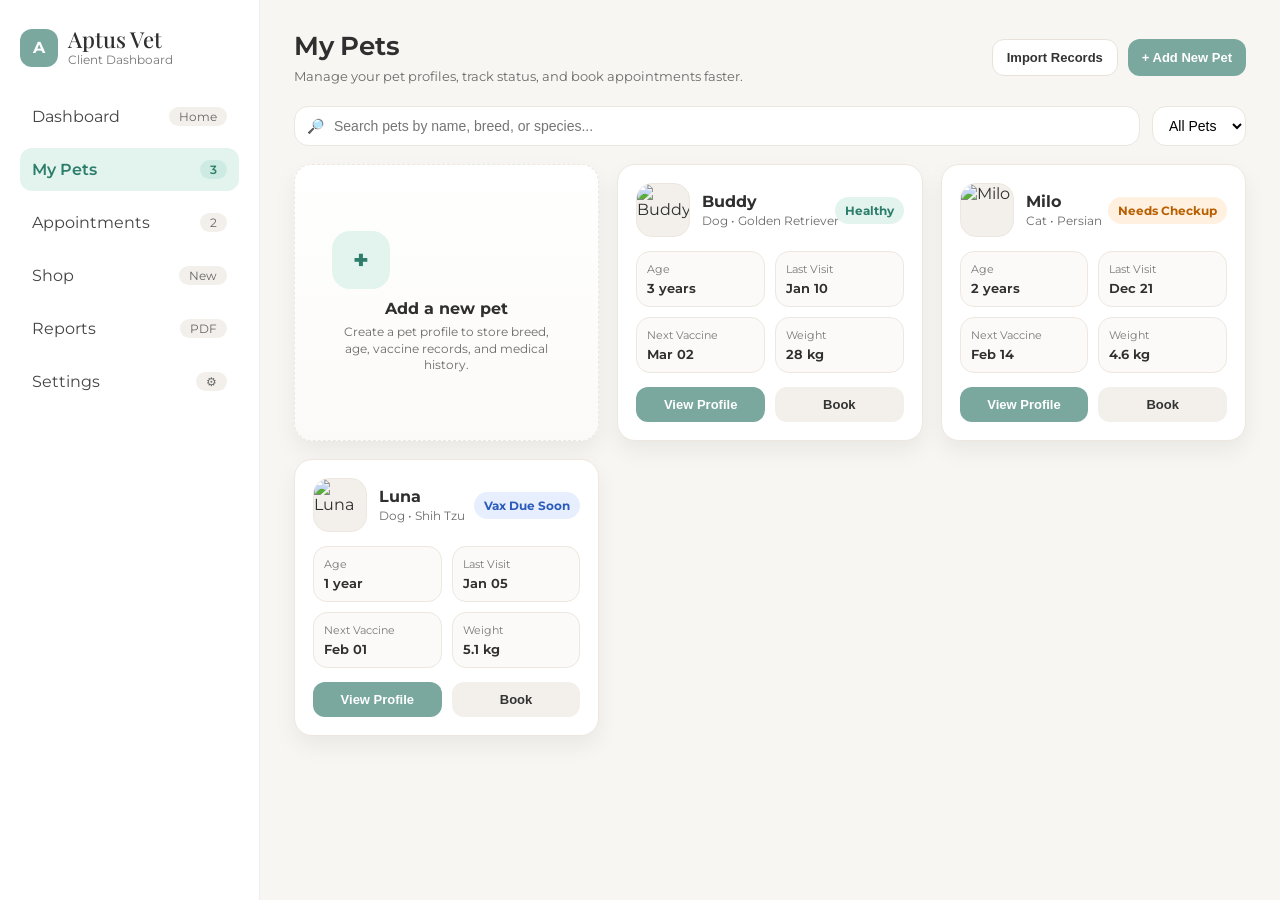
==== commit 642639cc: "Update index.html" ====
--- a/index.html
+++ b/index.html
@@ -1,253 +1,596 @@
 <!DOCTYPE html>
 <html lang="en">
 <head>
-<meta charset="UTF-8">
-<meta name="viewport" content="width=device-width, initial-scale=1.0">
-<title>Aptus Vet Admin</title>
-
-<style>
-* {
-  margin: 0;
-  padding: 0;
-  box-sizing: border-box;
-  font-family: Arial, Helvetica, sans-serif;
-}
-
-body {
-  background-color: #f7f2ee;
-  display: flex;
-  min-height: 100vh;
-}
-
-/* SIDEBAR */
-.sidebar {
-  width: 240px;
-  background-color: #B7966B;
-  color: #fff;
-  padding: 20px;
-}
-
-.sidebar h2 {
-  text-align: center;
-  margin-bottom: 30px;
-}
-
-.sidebar a {
-  display: block;
-  color: #fff;
-  text-decoration: none;
-  padding: 12px;
-  margin-bottom: 10px;
-  border-radius: 6px;
-}
-
-.sidebar a:hover {
-  background-color: rgba(255,255,255,0.2);
-}
-
-/* MAIN */
-.main {
-  flex: 1;
-  padding: 25px;
-}
-
-.section {
-  background-color: #fff;
-  padding: 20px;
-  border-radius: 12px;
-  box-shadow: 0 4px 10px rgba(0,0,0,0.1);
-  margin-bottom: 30px;
-}
-
-.section h2 {
-  margin-bottom: 15px;
-  color: #4a4a4a;
-}
-
-/* CARDS */
-.cards {
-  display: grid;
-  grid-template-columns: repeat(auto-fit, minmax(200px, 1fr));
-  gap: 20px;
-}
-
-.card {
-  background: #fff;
-  padding: 20px;
-  border-radius: 12px;
-  box-shadow: 0 4px 10px rgba(0,0,0,0.1);
-}
-
-.card h3 {
-  font-size: 14px;
-  color: #777;
-}
-
-.card p {
-  font-size: 26px;
-  color: #6b4f2d;
-  margin-top: 10px;
-  font-weight: bold;
-}
-
-/* TABLE */
-table {
-  width: 100%;
-  border-collapse: collapse;
-}
-
-th, td {
-  padding: 12px;
-  border-bottom: 1px solid #ddd;
-  font-size: 14px;
-}
-
-th {
-  background-color: #f1ebe6;
-}
-
-.status {
-  padding: 5px 10px;
-  border-radius: 20px;
-  color: #fff;
-  font-size: 12px;
-}
-
-.pending { background: #e0a800; }
-.approved { background: #28a745; }
-.cancelled { background: #dc3545; }
-
-button {
-  padding: 6px 10px;
-  border: none;
-  border-radius: 5px;
-  cursor: pointer;
-  font-size: 12px;
-}
-
-.approve { background: #28a745; color: #fff; }
-.reject { background: #dc3545; color: #fff; }
-.edit { background: #007bff; color: #fff; }
-.delete { background: #dc3545; color: #fff; }
-
-/* FORMS */
-input, select, textarea {
-  width: 100%;
-  padding: 10px;
-  margin: 6px 0 12px;
-  border-radius: 6px;
-  border: 1px solid #ccc;
-}
-</style>
+  <meta charset="UTF-8" />
+  <meta name="viewport" content="width=device-width, initial-scale=1.0" />
+  <title>Aptus Vet | My Pets</title>
+
+  <link href="https://fonts.googleapis.com/css2?family=Playfair+Display:wght@400..900&display=swap" rel="stylesheet">
+  <link href="https://fonts.googleapis.com/css2?family=Montserrat:wght@100..900&display=swap" rel="stylesheet">
+
+  <style>
+    /* =======================
+       RESET + GLOBAL
+    ======================= */
+    * {
+      margin: 0;
+      padding: 0;
+      box-sizing: border-box;
+    }
+
+    body {
+      font-family: "Montserrat", sans-serif;
+      background: #f8f6f3;
+      color: #2f2f2f;
+    }
+
+    a {
+      color: inherit;
+      text-decoration: none;
+    }
+
+    /* =======================
+       LAYOUT WRAPPER
+    ======================= */
+    .page {
+      display: grid;
+      grid-template-columns: 260px 1fr;
+      min-height: 100vh;
+    }
+
+    /* =======================
+       SIDEBAR
+    ======================= */
+    .sidebar {
+      background: #ffffff;
+      border-right: 1px solid #eee;
+      padding: 28px 20px;
+      position: sticky;
+      top: 0;
+      height: 100vh;
+    }
+
+    .brand {
+      display: flex;
+      align-items: center;
+      gap: 10px;
+      margin-bottom: 28px;
+    }
+
+    .brand .logo-dot {
+      width: 38px;
+      height: 38px;
+      border-radius: 12px;
+      background: #7aa89f;
+      display: grid;
+      place-items: center;
+      color: #fff;
+      font-weight: 700;
+    }
+
+    .brand h1 {
+      font-family: "Playfair Display", serif;
+      font-weight: 500;
+      font-size: 22px;
+      line-height: 1;
+    }
+
+    .brand p {
+      font-size: 12px;
+      color: #777;
+      margin-top: 2px;
+    }
+
+    .nav {
+      display: flex;
+      flex-direction: column;
+      gap: 10px;
+      margin-top: 10px;
+    }
+
+    .nav a {
+      padding: 12px 12px;
+      border-radius: 12px;
+      color: #444;
+      display: flex;
+      align-items: center;
+      justify-content: space-between;
+      transition: 0.2s ease;
+    }
+
+    .nav a:hover {
+      background: #f3f0ec;
+    }
+
+    .nav a.active {
+      background: #e3f4ef;
+      color: #2e7d6b;
+      font-weight: 600;
+    }
+
+    .pill {
+      font-size: 12px;
+      padding: 2px 10px;
+      border-radius: 999px;
+      background: #f3f0ec;
+      color: #666;
+    }
+
+    .active .pill {
+      background: #cdebe3;
+      color: #2e7d6b;
+    }
+
+    /* =======================
+       MAIN
+    ======================= */
+    .main {
+      padding: 30px 34px;
+    }
+
+    .topbar {
+      display: flex;
+      align-items: center;
+      justify-content: space-between;
+      gap: 14px;
+      margin-bottom: 22px;
+    }
+
+    .title-wrap h2 {
+      font-size: 26px;
+      font-weight: 650;
+      letter-spacing: -0.2px;
+    }
+
+    .title-wrap p {
+      margin-top: 6px;
+      font-size: 13px;
+      color: #6b6b6b;
+    }
+
+    .actions {
+      display: flex;
+      gap: 10px;
+      flex-wrap: wrap;
+      justify-content: flex-end;
+    }
+
+    .btn {
+      border: none;
+      border-radius: 12px;
+      padding: 10px 14px;
+      cursor: pointer;
+      font-weight: 600;
+      font-size: 13px;
+      transition: 0.2s ease;
+    }
+
+    .btn-primary {
+      background: #7aa89f;
+      color: #fff;
+    }
+
+    .btn-primary:hover {
+      filter: brightness(0.95);
+    }
+
+    .btn-ghost {
+      background: #ffffff;
+      border: 1px solid #e8e2da;
+      color: #333;
+    }
+
+    .btn-ghost:hover {
+      background: #f3f0ec;
+    }
+
+    /* =======================
+       SEARCH + FILTER
+    ======================= */
+    .toolbar {
+      display: grid;
+      grid-template-columns: 1fr auto;
+      gap: 12px;
+      margin-bottom: 18px;
+    }
+
+    .search {
+      display: flex;
+      gap: 10px;
+      align-items: center;
+      background: #ffffff;
+      border: 1px solid #ece6de;
+      border-radius: 14px;
+      padding: 10px 12px;
+    }
+
+    .search input {
+      border: none;
+      outline: none;
+      width: 100%;
+      font-size: 14px;
+      background: transparent;
+    }
+
+    .filter {
+      background: #ffffff;
+      border: 1px solid #ece6de;
+      border-radius: 14px;
+      padding: 10px 12px;
+      font-size: 14px;
+      outline: none;
+      cursor: pointer;
+    }
+
+    /* =======================
+       PET GRID
+    ======================= */
+    .pets-grid {
+      display: grid;
+      grid-template-columns: repeat(auto-fit, minmax(240px, 1fr));
+      gap: 18px;
+    }
+
+    .pet-card {
+      background: #ffffff;
+      border: 1px solid #eee7df;
+      border-radius: 18px;
+      padding: 18px;
+      box-shadow: 0 10px 22px rgba(0,0,0,0.06);
+      transition: transform 0.15s ease, box-shadow 0.15s ease;
+    }
+
+    .pet-card:hover {
+      transform: translateY(-2px);
+      box-shadow: 0 14px 26px rgba(0,0,0,0.08);
+    }
+
+    .pet-top {
+      display: flex;
+      align-items: center;
+      justify-content: space-between;
+      gap: 10px;
+      margin-bottom: 14px;
+    }
+
+    .pet-avatar {
+      display: flex;
+      align-items: center;
+      gap: 12px;
+      min-width: 0;
+    }
+
+    .pet-img {
+      width: 54px;
+      height: 54px;
+      border-radius: 16px;
+      object-fit: cover;
+      background: #f3f0ec;
+      border: 1px solid #eee7df;
+      flex-shrink: 0;
+    }
+
+    .pet-name {
+      font-size: 16px;
+      font-weight: 700;
+      white-space: nowrap;
+      overflow: hidden;
+      text-overflow: ellipsis;
+      max-width: 140px;
+    }
+
+    .pet-sub {
+      font-size: 12px;
+      color: #6b6b6b;
+      margin-top: 2px;
+      white-space: nowrap;
+      overflow: hidden;
+      text-overflow: ellipsis;
+      max-width: 160px;
+    }
+
+    .status {
+      font-size: 12px;
+      padding: 6px 10px;
+      border-radius: 999px;
+      font-weight: 700;
+      white-space: nowrap;
+    }
+
+    .healthy {
+      background: #e3f4ef;
+      color: #2e7d6b;
+    }
+
+    .checkup {
+      background: #fff0e0;
+      color: #b85f00;
+    }
+
+    .vax {
+      background: #e7efff;
+      color: #2b5bbb;
+    }
+
+    .pet-info {
+      display: grid;
+      grid-template-columns: 1fr 1fr;
+      gap: 10px;
+      margin-top: 10px;
+    }
+
+    .info-box {
+      background: #fbfaf8;
+      border: 1px solid #eee7df;
+      border-radius: 14px;
+      padding: 10px;
+    }
+
+    .info-label {
+      font-size: 11px;
+      color: #7a7a7a;
+      margin-bottom: 4px;
+    }
+
+    .info-value {
+      font-size: 13px;
+      font-weight: 650;
+    }
+
+    .pet-actions {
+      display: flex;
+      gap: 10px;
+      margin-top: 14px;
+    }
+
+    .pet-actions .btn {
+      flex: 1;
+      padding: 10px 12px;
+      border-radius: 12px;
+    }
+
+    .btn-secondary {
+      background: #f3f0ec;
+      color: #333;
+    }
+
+    .btn-secondary:hover {
+      filter: brightness(0.98);
+    }
+
+    /* =======================
+       ADD PET CARD
+    ======================= */
+    .pet-card.add-card {
+      display: grid;
+      place-items: center;
+      text-align: center;
+      background: linear-gradient(180deg, #ffffff, #fbfaf8);
+      border-style: dashed;
+    }
+
+    .add-icon {
+      width: 58px;
+      height: 58px;
+      border-radius: 18px;
+      display: grid;
+      place-items: center;
+      background: #e3f4ef;
+      color: #2e7d6b;
+      font-size: 26px;
+      font-weight: 800;
+      margin-bottom: 10px;
+    }
+
+    .add-card h3 {
+      font-size: 16px;
+      margin-bottom: 6px;
+    }
+
+    .add-card p {
+      font-size: 12px;
+      color: #6b6b6b;
+      line-height: 1.4;
+      max-width: 230px;
+    }
+
+    /* =======================
+       RESPONSIVE
+    ======================= */
+    @media (max-width: 900px) {
+      .page {
+        grid-template-columns: 1fr;
+      }
+      .sidebar {
+        height: auto;
+        position: relative;
+      }
+      .main {
+        padding: 22px 16px;
+      }
+      .toolbar {
+        grid-template-columns: 1fr;
+      }
+    }
+  </style>
 </head>
 
 <body>
-
-<!-- SIDEBAR -->
-<div class="sidebar">
-  <h2>Aptus Vet</h2>
-  <a href="#dashboard">Dashboard</a>
-  <a href="#appointments">Appointments</a>
-  <a href="#products">Shop / Products</a>
-  <a href="#customers">Customers</a>
-  <a href="#reports">Reports</a>
-  <a href="#">Logout</a>
-</div>
-
-<div class="main">
-
-<!-- DASHBOARD -->
-<section id="dashboard">
-  <h1>Admin Dashboard</h1><br>
-  <div class="cards">
-    <div class="card"><h3>Today's Appointments</h3><p>8</p></div>
-    <div class="card"><h3>Pending Requests</h3><p>5</p></div>
-    <div class="card"><h3>Total Products</h3><p>32</p></div>
-    <div class="card"><h3>Registered Customers</h3><p>120</p></div>
+  <div class="page">
+    <!-- SIDEBAR -->
+    <aside class="sidebar">
+      <div class="brand">
+        <div class="logo-dot">A</div>
+        <div>
+          <h1>Aptus Vet</h1>
+          <p>Client Dashboard</p>
+        </div>
+      </div>
+
+      <nav class="nav">
+        <a href="#"><span>Dashboard</span><span class="pill">Home</span></a>
+        <a class="active" href="#"><span>My Pets</span><span class="pill">3</span></a>
+        <a href="#"><span>Appointments</span><span class="pill">2</span></a>
+        <a href="#"><span>Shop</span><span class="pill">New</span></a>
+        <a href="#"><span>Reports</span><span class="pill">PDF</span></a>
+        <a href="#"><span>Settings</span><span class="pill">⚙</span></a>
+      </nav>
+    </aside>
+
+    <!-- MAIN CONTENT -->
+    <main class="main">
+      <div class="topbar">
+        <div class="title-wrap">
+          <h2>My Pets</h2>
+          <p>Manage your pet profiles, track status, and book appointments faster.</p>
+        </div>
+
+        <div class="actions">
+          <button class="btn btn-ghost">Import Records</button>
+          <button class="btn btn-primary">+ Add New Pet</button>
+        </div>
+      </div>
+
+      <div class="toolbar">
+        <div class="search">
+          <span style="font-size:14px;">🔎</span>
+          <input type="text" placeholder="Search pets by name, breed, or species..." />
+        </div>
+
+        <select class="filter">
+          <option>All Pets</option>
+          <option>Dogs</option>
+          <option>Cats</option>
+          <option>Other</option>
+        </select>
+      </div>
+
+      <section class="pets-grid">
+        <!-- ADD PET PREVIEW CARD -->
+        <div class="pet-card add-card">
+          <div>
+            <div class="add-icon">+</div>
+            <h3>Add a new pet</h3>
+            <p>Create a pet profile to store breed, age, vaccine records, and medical history.</p>
+          </div>
+        </div>
+
+        <!-- PET 1 -->
+        <div class="pet-card">
+          <div class="pet-top">
+            <div class="pet-avatar">
+              <img class="pet-img" src="https://images.unsplash.com/photo-1517849845537-4d257902454a?auto=format&fit=crop&w=300&q=60" alt="Buddy">
+              <div>
+                <div class="pet-name">Buddy</div>
+                <div class="pet-sub">Dog • Golden Retriever</div>
+              </div>
+            </div>
+            <span class="status healthy">Healthy</span>
+          </div>
+
+          <div class="pet-info">
+            <div class="info-box">
+              <div class="info-label">Age</div>
+              <div class="info-value">3 years</div>
+            </div>
+            <div class="info-box">
+              <div class="info-label">Last Visit</div>
+              <div class="info-value">Jan 10</div>
+            </div>
+            <div class="info-box">
+              <div class="info-label">Next Vaccine</div>
+              <div class="info-value">Mar 02</div>
+            </div>
+            <div class="info-box">
+              <div class="info-label">Weight</div>
+              <div class="info-value">28 kg</div>
+            </div>
+          </div>
+
+          <div class="pet-actions">
+            <button class="btn btn-primary">View Profile</button>
+            <button class="btn btn-secondary">Book</button>
+          </div>
+        </div>
+
+        <!-- PET 2 -->
+        <div class="pet-card">
+          <div class="pet-top">
+            <div class="pet-avatar">
+              <img class="pet-img" src="https://images.unsplash.com/photo-1518791841217-8f162f1e1131?auto=format&fit=crop&w=300&q=60" alt="Milo">
+              <div>
+                <div class="pet-name">Milo</div>
+                <div class="pet-sub">Cat • Persian</div>
+              </div>
+            </div>
+            <span class="status checkup">Needs Checkup</span>
+          </div>
+
+          <div class="pet-info">
+            <div class="info-box">
+              <div class="info-label">Age</div>
+              <div class="info-value">2 years</div>
+            </div>
+            <div class="info-box">
+              <div class="info-label">Last Visit</div>
+              <div class="info-value">Dec 21</div>
+            </div>
+            <div class="info-box">
+              <div class="info-label">Next Vaccine</div>
+              <div class="info-value">Feb 14</div>
+            </div>
+            <div class="info-box">
+              <div class="info-label">Weight</div>
+              <div class="info-value">4.6 kg</div>
+            </div>
+          </div>
+
+          <div class="pet-actions">
+            <button class="btn btn-primary">View Profile</button>
+            <button class="btn btn-secondary">Book</button>
+          </div>
+        </div>
+
+        <!-- PET 3 -->
+        <div class="pet-card">
+          <div class="pet-top">
+            <div class="pet-avatar">
+              <img class="pet-img" src="https://images.unsplash.com/photo-1583511655826-05700d52f4d9?auto=format&fit=crop&w=300&q=60" alt="Luna">
+              <div>
+                <div class="pet-name">Luna</div>
+                <div class="pet-sub">Dog • Shih Tzu</div>
+              </div>
+            </div>
+            <span class="status vax">Vax Due Soon</span>
+          </div>
+
+          <div class="pet-info">
+            <div class="info-box">
+              <div class="info-label">Age</div>
+              <div class="info-value">1 year</div>
+            </div>
+            <div class="info-box">
+              <div class="info-label">Last Visit</div>
+              <div class="info-value">Jan 05</div>
+            </div>
+            <div class="info-box">
+              <div class="info-label">Next Vaccine</div>
+              <div class="info-value">Feb 01</div>
+            </div>
+            <div class="info-box">
+              <div class="info-label">Weight</div>
+              <div class="info-value">5.1 kg</div>
+            </div>
+          </div>
+
+          <div class="pet-actions">
+            <button class="btn btn-primary">View Profile</button>
+            <button class="btn btn-secondary">Book</button>
+          </div>
+        </div>
+
+      </section>
+    </main>
   </div>
-</section>
-
-<!-- APPOINTMENTS -->
-<section class="section" id="appointments">
-  <h2>Appointments</h2>
-  <table>
-    <tr>
-      <th>Owner</th>
-      <th>Pet</th>
-      <th>Date</th>
-      <th>Service</th>
-      <th>Status</th>
-      <th>Action</th>
-    </tr>
-    <tr>
-      <td>Juan Dela Cruz</td>
-      <td>Dog</td>
-      <td>Jan 30, 2026</td>
-      <td>Check-up</td>
-      <td><span class="status pending">Pending</span></td>
-      <td>
-        <button class="approve">Approve</button>
-        <button class="reject">Reject</button>
-      </td>
-    </tr>
-  </table>
-</section>
-
-<!-- PRODUCTS -->
-<section class="section" id="products">
-  <h2>Shop / Products</h2>
-  <table>
-    <tr>
-      <th>Product</th>
-      <th>Category</th>
-      <th>Price</th>
-      <th>Stock</th>
-      <th>Action</th>
-    </tr>
-    <tr>
-      <td>Dog Multivitamins</td>
-      <td>Supplements</td>
-      <td>₱450</td>
-      <td>In Stock</td>
-      <td>
-        <button class="edit">Edit</button>
-        <button class="delete">Delete</button>
-      </td>
-    </tr>
-  </table>
-</section>
-
-<!-- CUSTOMERS -->
-<section class="section" id="customers">
-  <h2>Customers</h2>
-  <table>
-    <tr>
-      <th>Name</th>
-      <th>Email</th>
-      <th>Pet</th>
-      <th>Visits</th>
-    </tr>
-    <tr>
-      <td>Maria Santos</td>
-      <td>maria@email.com</td>
-      <td>Cat</td>
-      <td>4</td>
-    </tr>
-  </table>
-</section>
-
-<!-- REPORTS -->
-<section class="section" id="reports">
-  <h2>Reports</h2>
-  <p><strong>Monthly Summary</strong></p><br>
-  <ul>
-    <li>Total Appointments: 120</li>
-    <li>Approved Appointments: 98</li>
-    <li>Cancelled Appointments: 22</li>
-    <li>Top Product: Dog Vitamins</li>
-  </ul>
-</section>
-
-</div>
 </body>
 </html>
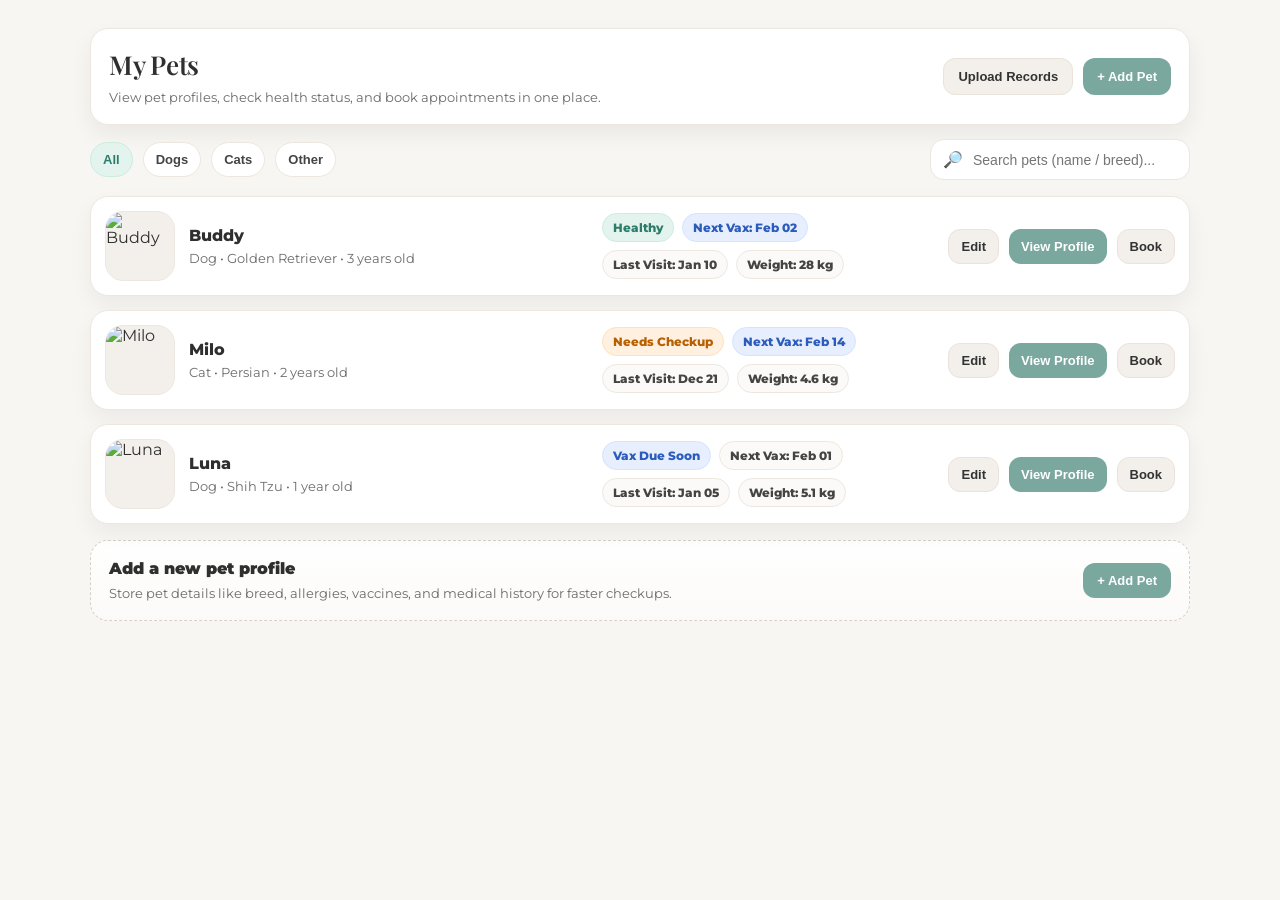
==== commit 18f571a1: "Update index.html" ====
--- a/index.html
+++ b/index.html
@@ -3,7 +3,7 @@
 <head>
   <meta charset="UTF-8" />
   <meta name="viewport" content="width=device-width, initial-scale=1.0" />
-  <title>Aptus Vet | My Pets</title>
+  <title>Aptus Vet | My Pets (Alt Design)</title>
 
   <link href="https://fonts.googleapis.com/css2?family=Playfair+Display:wght@400..900&display=swap" rel="stylesheet">
   <link href="https://fonts.googleapis.com/css2?family=Montserrat:wght@100..900&display=swap" rel="stylesheet">
@@ -12,143 +12,48 @@
     /* =======================
        RESET + GLOBAL
     ======================= */
-    * {
-      margin: 0;
-      padding: 0;
-      box-sizing: border-box;
-    }
-
+    * { margin: 0; padding: 0; box-sizing: border-box; }
     body {
       font-family: "Montserrat", sans-serif;
       background: #f8f6f3;
       color: #2f2f2f;
     }
-
-    a {
-      color: inherit;
-      text-decoration: none;
-    }
-
-    /* =======================
-       LAYOUT WRAPPER
-    ======================= */
-    .page {
-      display: grid;
-      grid-template-columns: 260px 1fr;
-      min-height: 100vh;
-    }
-
-    /* =======================
-       SIDEBAR
-    ======================= */
-    .sidebar {
+    .container {
+      width: 92%;
+      max-width: 1100px;
+      margin: 0 auto;
+      padding: 28px 0 60px;
+    }
+
+    /* =======================
+       HEADER STRIP
+    ======================= */
+    .page-head {
       background: #ffffff;
-      border-right: 1px solid #eee;
-      padding: 28px 20px;
-      position: sticky;
-      top: 0;
-      height: 100vh;
-    }
-
-    .brand {
-      display: flex;
-      align-items: center;
-      gap: 10px;
-      margin-bottom: 28px;
-    }
-
-    .brand .logo-dot {
-      width: 38px;
-      height: 38px;
-      border-radius: 12px;
-      background: #7aa89f;
-      display: grid;
-      place-items: center;
-      color: #fff;
-      font-weight: 700;
-    }
-
-    .brand h1 {
+      border: 1px solid #eee7df;
+      border-radius: 18px;
+      padding: 18px 18px;
+      display: flex;
+      justify-content: space-between;
+      align-items: center;
+      gap: 14px;
+      box-shadow: 0 10px 22px rgba(0,0,0,0.06);
+    }
+
+    .head-left h1 {
       font-family: "Playfair Display", serif;
-      font-weight: 500;
-      font-size: 22px;
-      line-height: 1;
-    }
-
-    .brand p {
-      font-size: 12px;
-      color: #777;
-      margin-top: 2px;
-    }
-
-    .nav {
-      display: flex;
-      flex-direction: column;
-      gap: 10px;
-      margin-top: 10px;
-    }
-
-    .nav a {
-      padding: 12px 12px;
-      border-radius: 12px;
-      color: #444;
-      display: flex;
-      align-items: center;
-      justify-content: space-between;
-      transition: 0.2s ease;
-    }
-
-    .nav a:hover {
-      background: #f3f0ec;
-    }
-
-    .nav a.active {
-      background: #e3f4ef;
-      color: #2e7d6b;
       font-weight: 600;
-    }
-
-    .pill {
-      font-size: 12px;
-      padding: 2px 10px;
-      border-radius: 999px;
-      background: #f3f0ec;
-      color: #666;
-    }
-
-    .active .pill {
-      background: #cdebe3;
-      color: #2e7d6b;
-    }
-
-    /* =======================
-       MAIN
-    ======================= */
-    .main {
-      padding: 30px 34px;
-    }
-
-    .topbar {
-      display: flex;
-      align-items: center;
-      justify-content: space-between;
-      gap: 14px;
-      margin-bottom: 22px;
-    }
-
-    .title-wrap h2 {
       font-size: 26px;
-      font-weight: 650;
-      letter-spacing: -0.2px;
-    }
-
-    .title-wrap p {
+      letter-spacing: -0.3px;
+    }
+    .head-left p {
       margin-top: 6px;
       font-size: 13px;
       color: #6b6b6b;
-    }
-
-    .actions {
+      line-height: 1.4;
+    }
+
+    .head-actions {
       display: flex;
       gap: 10px;
       flex-wrap: wrap;
@@ -160,437 +65,342 @@
       border-radius: 12px;
       padding: 10px 14px;
       cursor: pointer;
-      font-weight: 600;
+      font-weight: 700;
       font-size: 13px;
       transition: 0.2s ease;
+      white-space: nowrap;
     }
 
     .btn-primary {
       background: #7aa89f;
       color: #fff;
     }
-
-    .btn-primary:hover {
-      filter: brightness(0.95);
-    }
+    .btn-primary:hover { filter: brightness(0.95); }
 
     .btn-ghost {
-      background: #ffffff;
-      border: 1px solid #e8e2da;
+      background: #f3f0ec;
       color: #333;
-    }
-
-    .btn-ghost:hover {
-      background: #f3f0ec;
-    }
-
-    /* =======================
-       SEARCH + FILTER
-    ======================= */
-    .toolbar {
+      border: 1px solid #ebe3db;
+    }
+    .btn-ghost:hover { background: #efeae4; }
+
+    /* =======================
+       TABS + SEARCH
+    ======================= */
+    .subbar {
+      margin-top: 14px;
       display: grid;
       grid-template-columns: 1fr auto;
       gap: 12px;
-      margin-bottom: 18px;
+      align-items: center;
+    }
+
+    .tabs {
+      display: flex;
+      gap: 10px;
+      flex-wrap: wrap;
+    }
+
+    .tab {
+      border: 1px solid #ece6de;
+      background: #ffffff;
+      padding: 9px 12px;
+      border-radius: 999px;
+      font-size: 13px;
+      font-weight: 700;
+      color: #444;
+      cursor: pointer;
+      transition: 0.2s ease;
+    }
+
+    .tab:hover { background: #f3f0ec; }
+    .tab.active {
+      background: #e3f4ef;
+      border-color: #cdebe3;
+      color: #2e7d6b;
     }
 
     .search {
       display: flex;
+      align-items: center;
       gap: 10px;
-      align-items: center;
       background: #ffffff;
       border: 1px solid #ece6de;
       border-radius: 14px;
       padding: 10px 12px;
+      min-width: 260px;
     }
 
     .search input {
+      width: 100%;
       border: none;
       outline: none;
-      width: 100%;
       font-size: 14px;
       background: transparent;
     }
 
-    .filter {
-      background: #ffffff;
-      border: 1px solid #ece6de;
-      border-radius: 14px;
-      padding: 10px 12px;
-      font-size: 14px;
-      outline: none;
-      cursor: pointer;
-    }
-
-    /* =======================
-       PET GRID
-    ======================= */
-    .pets-grid {
-      display: grid;
-      grid-template-columns: repeat(auto-fit, minmax(240px, 1fr));
-      gap: 18px;
-    }
-
-    .pet-card {
+    /* =======================
+       LIST CARDS
+    ======================= */
+    .pets-list {
+      margin-top: 16px;
+      display: flex;
+      flex-direction: column;
+      gap: 14px;
+    }
+
+    .pet-row {
       background: #ffffff;
       border: 1px solid #eee7df;
       border-radius: 18px;
-      padding: 18px;
-      box-shadow: 0 10px 22px rgba(0,0,0,0.06);
-      transition: transform 0.15s ease, box-shadow 0.15s ease;
-    }
-
-    .pet-card:hover {
-      transform: translateY(-2px);
-      box-shadow: 0 14px 26px rgba(0,0,0,0.08);
-    }
-
-    .pet-top {
-      display: flex;
-      align-items: center;
-      justify-content: space-between;
-      gap: 10px;
-      margin-bottom: 14px;
-    }
-
-    .pet-avatar {
-      display: flex;
-      align-items: center;
-      gap: 12px;
-      min-width: 0;
-    }
-
-    .pet-img {
-      width: 54px;
-      height: 54px;
-      border-radius: 16px;
+      padding: 14px;
+      display: grid;
+      grid-template-columns: 70px 1.2fr 1fr auto;
+      gap: 14px;
+      align-items: center;
+      box-shadow: 0 10px 22px rgba(0,0,0,0.05);
+      transition: 0.15s ease;
+    }
+
+    .pet-row:hover {
+      transform: translateY(-1px);
+      box-shadow: 0 14px 26px rgba(0,0,0,0.07);
+    }
+
+    .pet-pic {
+      width: 70px;
+      height: 70px;
+      border-radius: 18px;
       object-fit: cover;
+      border: 1px solid #eee7df;
       background: #f3f0ec;
-      border: 1px solid #eee7df;
-      flex-shrink: 0;
-    }
-
-    .pet-name {
+    }
+
+    .pet-main .name {
       font-size: 16px;
-      font-weight: 700;
-      white-space: nowrap;
-      overflow: hidden;
-      text-overflow: ellipsis;
-      max-width: 140px;
-    }
-
-    .pet-sub {
+      font-weight: 800;
+      margin-bottom: 4px;
+    }
+
+    .pet-main .meta {
+      font-size: 13px;
+      color: #6b6b6b;
+      line-height: 1.4;
+    }
+
+    .chips {
+      display: flex;
+      flex-wrap: wrap;
+      gap: 8px;
+      align-items: center;
+      justify-content: flex-start;
+    }
+
+    .chip {
       font-size: 12px;
-      color: #6b6b6b;
-      margin-top: 2px;
-      white-space: nowrap;
-      overflow: hidden;
-      text-overflow: ellipsis;
-      max-width: 160px;
-    }
-
-    .status {
-      font-size: 12px;
+      font-weight: 800;
       padding: 6px 10px;
       border-radius: 999px;
-      font-weight: 700;
+      border: 1px solid #eee7df;
+      background: #fbfaf8;
+      color: #444;
       white-space: nowrap;
     }
 
-    .healthy {
+    .chip.good {
       background: #e3f4ef;
+      border-color: #cdebe3;
       color: #2e7d6b;
     }
-
-    .checkup {
+    .chip.warn {
       background: #fff0e0;
+      border-color: #ffe0bf;
       color: #b85f00;
     }
-
-    .vax {
+    .chip.info {
       background: #e7efff;
+      border-color: #d5e3ff;
       color: #2b5bbb;
     }
 
-    .pet-info {
-      display: grid;
-      grid-template-columns: 1fr 1fr;
+    .row-actions {
+      display: flex;
       gap: 10px;
-      margin-top: 10px;
-    }
-
-    .info-box {
-      background: #fbfaf8;
-      border: 1px solid #eee7df;
-      border-radius: 14px;
-      padding: 10px;
-    }
-
-    .info-label {
-      font-size: 11px;
-      color: #7a7a7a;
-      margin-bottom: 4px;
-    }
-
-    .info-value {
-      font-size: 13px;
-      font-weight: 650;
-    }
-
-    .pet-actions {
-      display: flex;
-      gap: 10px;
-      margin-top: 14px;
-    }
-
-    .pet-actions .btn {
-      flex: 1;
-      padding: 10px 12px;
+      justify-content: flex-end;
+      flex-wrap: wrap;
+    }
+
+    .small {
+      padding: 9px 12px;
       border-radius: 12px;
-    }
-
-    .btn-secondary {
+      font-size: 13px;
+      font-weight: 800;
+      border: none;
+      cursor: pointer;
+      transition: 0.2s ease;
+      white-space: nowrap;
+    }
+
+    .small.primary { background: #7aa89f; color: #fff; }
+    .small.primary:hover { filter: brightness(0.95); }
+
+    .small.light {
       background: #f3f0ec;
       color: #333;
-    }
-
-    .btn-secondary:hover {
-      filter: brightness(0.98);
-    }
-
-    /* =======================
-       ADD PET CARD
-    ======================= */
-    .pet-card.add-card {
-      display: grid;
-      place-items: center;
-      text-align: center;
+      border: 1px solid #ebe3db;
+    }
+    .small.light:hover { background: #efeae4; }
+
+    /* =======================
+       EMPTY / ADD PET BLOCK
+    ======================= */
+    .add-block {
+      margin-top: 16px;
       background: linear-gradient(180deg, #ffffff, #fbfaf8);
-      border-style: dashed;
-    }
-
-    .add-icon {
-      width: 58px;
-      height: 58px;
+      border: 1px dashed #d9cfc6;
       border-radius: 18px;
-      display: grid;
-      place-items: center;
-      background: #e3f4ef;
-      color: #2e7d6b;
-      font-size: 26px;
-      font-weight: 800;
-      margin-bottom: 10px;
-    }
-
-    .add-card h3 {
+      padding: 18px;
+      display: flex;
+      justify-content: space-between;
+      align-items: center;
+      gap: 14px;
+    }
+
+    .add-block h2 {
       font-size: 16px;
+      font-weight: 900;
       margin-bottom: 6px;
     }
 
-    .add-card p {
-      font-size: 12px;
+    .add-block p {
+      font-size: 13px;
       color: #6b6b6b;
       line-height: 1.4;
-      max-width: 230px;
     }
 
     /* =======================
        RESPONSIVE
     ======================= */
-    @media (max-width: 900px) {
-      .page {
-        grid-template-columns: 1fr;
+    @media (max-width: 860px) {
+      .subbar { grid-template-columns: 1fr; }
+      .search { min-width: 0; }
+      .pet-row {
+        grid-template-columns: 70px 1fr;
+        grid-template-areas:
+          "pic main"
+          "chips chips"
+          "actions actions";
       }
-      .sidebar {
-        height: auto;
-        position: relative;
-      }
-      .main {
-        padding: 22px 16px;
-      }
-      .toolbar {
-        grid-template-columns: 1fr;
-      }
+      .pet-pic { grid-area: pic; }
+      .pet-main { grid-area: main; }
+      .chips { grid-area: chips; }
+      .row-actions { grid-area: actions; justify-content: flex-start; }
     }
   </style>
 </head>
 
 <body>
-  <div class="page">
-    <!-- SIDEBAR -->
-    <aside class="sidebar">
-      <div class="brand">
-        <div class="logo-dot">A</div>
-        <div>
-          <h1>Aptus Vet</h1>
-          <p>Client Dashboard</p>
-        </div>
+  <div class="container">
+
+    <header class="page-head">
+      <div class="head-left">
+        <h1>My Pets</h1>
+        <p>View pet profiles, check health status, and book appointments in one place.</p>
       </div>
 
-      <nav class="nav">
-        <a href="#"><span>Dashboard</span><span class="pill">Home</span></a>
-        <a class="active" href="#"><span>My Pets</span><span class="pill">3</span></a>
-        <a href="#"><span>Appointments</span><span class="pill">2</span></a>
-        <a href="#"><span>Shop</span><span class="pill">New</span></a>
-        <a href="#"><span>Reports</span><span class="pill">PDF</span></a>
-        <a href="#"><span>Settings</span><span class="pill">⚙</span></a>
-      </nav>
-    </aside>
-
-    <!-- MAIN CONTENT -->
-    <main class="main">
-      <div class="topbar">
-        <div class="title-wrap">
-          <h2>My Pets</h2>
-          <p>Manage your pet profiles, track status, and book appointments faster.</p>
-        </div>
-
-        <div class="actions">
-          <button class="btn btn-ghost">Import Records</button>
-          <button class="btn btn-primary">+ Add New Pet</button>
-        </div>
+      <div class="head-actions">
+        <button class="btn btn-ghost">Upload Records</button>
+        <button class="btn btn-primary">+ Add Pet</button>
       </div>
-
-      <div class="toolbar">
-        <div class="search">
-          <span style="font-size:14px;">🔎</span>
-          <input type="text" placeholder="Search pets by name, breed, or species..." />
-        </div>
-
-        <select class="filter">
-          <option>All Pets</option>
-          <option>Dogs</option>
-          <option>Cats</option>
-          <option>Other</option>
-        </select>
+    </header>
+
+    <div class="subbar">
+      <div class="tabs">
+        <button class="tab active">All</button>
+        <button class="tab">Dogs</button>
+        <button class="tab">Cats</button>
+        <button class="tab">Other</button>
       </div>
 
-      <section class="pets-grid">
-        <!-- ADD PET PREVIEW CARD -->
-        <div class="pet-card add-card">
-          <div>
-            <div class="add-icon">+</div>
-            <h3>Add a new pet</h3>
-            <p>Create a pet profile to store breed, age, vaccine records, and medical history.</p>
-          </div>
-        </div>
-
-        <!-- PET 1 -->
-        <div class="pet-card">
-          <div class="pet-top">
-            <div class="pet-avatar">
-              <img class="pet-img" src="https://images.unsplash.com/photo-1517849845537-4d257902454a?auto=format&fit=crop&w=300&q=60" alt="Buddy">
-              <div>
-                <div class="pet-name">Buddy</div>
-                <div class="pet-sub">Dog • Golden Retriever</div>
-              </div>
-            </div>
-            <span class="status healthy">Healthy</span>
-          </div>
-
-          <div class="pet-info">
-            <div class="info-box">
-              <div class="info-label">Age</div>
-              <div class="info-value">3 years</div>
-            </div>
-            <div class="info-box">
-              <div class="info-label">Last Visit</div>
-              <div class="info-value">Jan 10</div>
-            </div>
-            <div class="info-box">
-              <div class="info-label">Next Vaccine</div>
-              <div class="info-value">Mar 02</div>
-            </div>
-            <div class="info-box">
-              <div class="info-label">Weight</div>
-              <div class="info-value">28 kg</div>
-            </div>
-          </div>
-
-          <div class="pet-actions">
-            <button class="btn btn-primary">View Profile</button>
-            <button class="btn btn-secondary">Book</button>
-          </div>
-        </div>
-
-        <!-- PET 2 -->
-        <div class="pet-card">
-          <div class="pet-top">
-            <div class="pet-avatar">
-              <img class="pet-img" src="https://images.unsplash.com/photo-1518791841217-8f162f1e1131?auto=format&fit=crop&w=300&q=60" alt="Milo">
-              <div>
-                <div class="pet-name">Milo</div>
-                <div class="pet-sub">Cat • Persian</div>
-              </div>
-            </div>
-            <span class="status checkup">Needs Checkup</span>
-          </div>
-
-          <div class="pet-info">
-            <div class="info-box">
-              <div class="info-label">Age</div>
-              <div class="info-value">2 years</div>
-            </div>
-            <div class="info-box">
-              <div class="info-label">Last Visit</div>
-              <div class="info-value">Dec 21</div>
-            </div>
-            <div class="info-box">
-              <div class="info-label">Next Vaccine</div>
-              <div class="info-value">Feb 14</div>
-            </div>
-            <div class="info-box">
-              <div class="info-label">Weight</div>
-              <div class="info-value">4.6 kg</div>
-            </div>
-          </div>
-
-          <div class="pet-actions">
-            <button class="btn btn-primary">View Profile</button>
-            <button class="btn btn-secondary">Book</button>
-          </div>
-        </div>
-
-        <!-- PET 3 -->
-        <div class="pet-card">
-          <div class="pet-top">
-            <div class="pet-avatar">
-              <img class="pet-img" src="https://images.unsplash.com/photo-1583511655826-05700d52f4d9?auto=format&fit=crop&w=300&q=60" alt="Luna">
-              <div>
-                <div class="pet-name">Luna</div>
-                <div class="pet-sub">Dog • Shih Tzu</div>
-              </div>
-            </div>
-            <span class="status vax">Vax Due Soon</span>
-          </div>
-
-          <div class="pet-info">
-            <div class="info-box">
-              <div class="info-label">Age</div>
-              <div class="info-value">1 year</div>
-            </div>
-            <div class="info-box">
-              <div class="info-label">Last Visit</div>
-              <div class="info-value">Jan 05</div>
-            </div>
-            <div class="info-box">
-              <div class="info-label">Next Vaccine</div>
-              <div class="info-value">Feb 01</div>
-            </div>
-            <div class="info-box">
-              <div class="info-label">Weight</div>
-              <div class="info-value">5.1 kg</div>
-            </div>
-          </div>
-
-          <div class="pet-actions">
-            <button class="btn btn-primary">View Profile</button>
-            <button class="btn btn-secondary">Book</button>
-          </div>
-        </div>
-
-      </section>
-    </main>
+      <div class="search">
+        <span>🔎</span>
+        <input type="text" placeholder="Search pets (name / breed)..." />
+      </div>
+    </div>
+
+    <section class="pets-list">
+      <article class="pet-row">
+        <img class="pet-pic"
+          src="https://images.unsplash.com/photo-1517849845537-4d257902454a?auto=format&fit=crop&w=400&q=70"
+          alt="Buddy">
+        <div class="pet-main">
+          <div class="name">Buddy</div>
+          <div class="meta">Dog • Golden Retriever • 3 years old</div>
+        </div>
+        <div class="chips">
+          <span class="chip good">Healthy</span>
+          <span class="chip info">Next Vax: Feb 02</span>
+          <span class="chip">Last Visit: Jan 10</span>
+          <span class="chip">Weight: 28 kg</span>
+        </div>
+        <div class="row-actions">
+          <button class="small light">Edit</button>
+          <button class="small primary">View Profile</button>
+          <button class="small light">Book</button>
+        </div>
+      </article>
+
+      <article class="pet-row">
+        <img class="pet-pic"
+          src="https://images.unsplash.com/photo-1518791841217-8f162f1e1131?auto=format&fit=crop&w=400&q=70"
+          alt="Milo">
+        <div class="pet-main">
+          <div class="name">Milo</div>
+          <div class="meta">Cat • Persian • 2 years old</div>
+        </div>
+        <div class="chips">
+          <span class="chip warn">Needs Checkup</span>
+          <span class="chip info">Next Vax: Feb 14</span>
+          <span class="chip">Last Visit: Dec 21</span>
+          <span class="chip">Weight: 4.6 kg</span>
+        </div>
+        <div class="row-actions">
+          <button class="small light">Edit</button>
+          <button class="small primary">View Profile</button>
+          <button class="small light">Book</button>
+        </div>
+      </article>
+
+      <article class="pet-row">
+        <img class="pet-pic"
+          src="https://images.unsplash.com/photo-1583511655826-05700d52f4d9?auto=format&fit=crop&w=400&q=70"
+          alt="Luna">
+        <div class="pet-main">
+          <div class="name">Luna</div>
+          <div class="meta">Dog • Shih Tzu • 1 year old</div>
+        </div>
+        <div class="chips">
+          <span class="chip info">Vax Due Soon</span>
+          <span class="chip">Next Vax: Feb 01</span>
+          <span class="chip">Last Visit: Jan 05</span>
+          <span class="chip">Weight: 5.1 kg</span>
+        </div>
+        <div class="row-actions">
+          <button class="small light">Edit</button>
+          <button class="small primary">View Profile</button>
+          <button class="small light">Book</button>
+        </div>
+      </article>
+    </section>
+
+    <section class="add-block">
+      <div>
+        <h2>Add a new pet profile</h2>
+        <p>Store pet details like breed, allergies, vaccines, and medical history for faster checkups.</p>
+      </div>
+      <button class="btn btn-primary">+ Add Pet</button>
+    </section>
+
   </div>
 </body>
 </html>
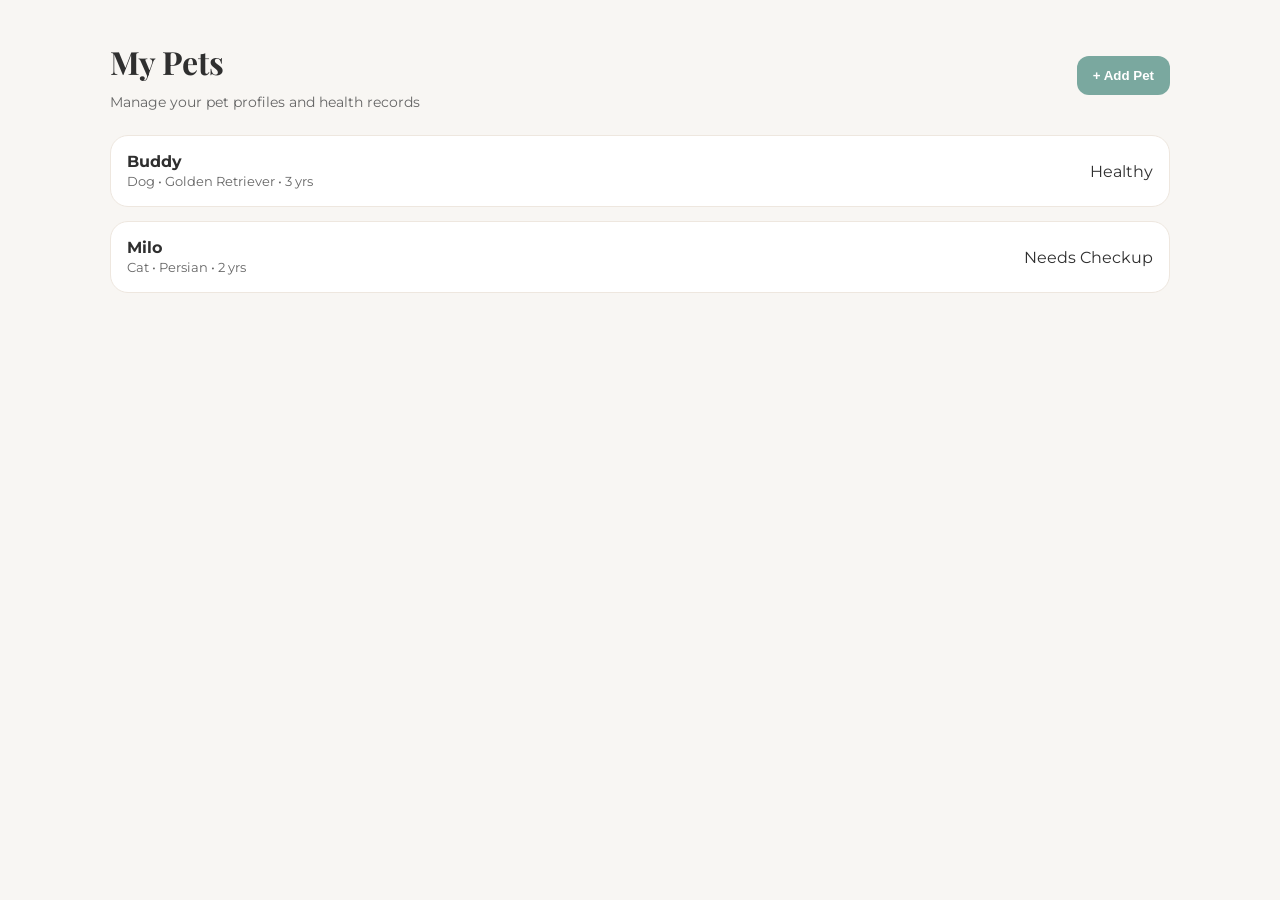
==== commit 68e2ea79: "Update index.html" ====
--- a/index.html
+++ b/index.html
@@ -3,404 +3,291 @@
 <head>
   <meta charset="UTF-8" />
   <meta name="viewport" content="width=device-width, initial-scale=1.0" />
-  <title>Aptus Vet | My Pets (Alt Design)</title>
+  <title>Aptus Vet | My Pets</title>
 
   <link href="https://fonts.googleapis.com/css2?family=Playfair+Display:wght@400..900&display=swap" rel="stylesheet">
   <link href="https://fonts.googleapis.com/css2?family=Montserrat:wght@100..900&display=swap" rel="stylesheet">
 
   <style>
-    /* =======================
-       RESET + GLOBAL
-    ======================= */
     * { margin: 0; padding: 0; box-sizing: border-box; }
+
     body {
       font-family: "Montserrat", sans-serif;
       background: #f8f6f3;
       color: #2f2f2f;
     }
+
     .container {
-      width: 92%;
       max-width: 1100px;
-      margin: 0 auto;
-      padding: 28px 0 60px;
-    }
-
-    /* =======================
-       HEADER STRIP
-    ======================= */
-    .page-head {
-      background: #ffffff;
-      border: 1px solid #eee7df;
-      border-radius: 18px;
-      padding: 18px 18px;
+      margin: auto;
+      padding: 40px 20px;
+    }
+
+    h1 {
+      font-family: "Playfair Display", serif;
+      font-size: 32px;
+      margin-bottom: 10px;
+    }
+
+    .top {
       display: flex;
       justify-content: space-between;
       align-items: center;
-      gap: 14px;
-      box-shadow: 0 10px 22px rgba(0,0,0,0.06);
-    }
-
-    .head-left h1 {
-      font-family: "Playfair Display", serif;
-      font-weight: 600;
-      font-size: 26px;
-      letter-spacing: -0.3px;
-    }
-    .head-left p {
-      margin-top: 6px;
-      font-size: 13px;
-      color: #6b6b6b;
-      line-height: 1.4;
-    }
-
-    .head-actions {
-      display: flex;
-      gap: 10px;
+      margin-bottom: 24px;
+      gap: 12px;
       flex-wrap: wrap;
-      justify-content: flex-end;
     }
 
     .btn {
+      padding: 12px 16px;
+      border-radius: 12px;
       border: none;
-      border-radius: 12px;
-      padding: 10px 14px;
+      font-weight: 700;
       cursor: pointer;
-      font-weight: 700;
-      font-size: 13px;
-      transition: 0.2s ease;
-      white-space: nowrap;
     }
 
     .btn-primary {
       background: #7aa89f;
       color: #fff;
     }
-    .btn-primary:hover { filter: brightness(0.95); }
-
-    .btn-ghost {
+
+    .pets {
+      display: flex;
+      flex-direction: column;
+      gap: 14px;
+    }
+
+    .pet {
+      background: #fff;
+      border-radius: 18px;
+      padding: 16px;
+      border: 1px solid #eee7df;
+      display: flex;
+      justify-content: space-between;
+      align-items: center;
+      gap: 12px;
+    }
+
+    .pet-info strong {
+      font-size: 16px;
+    }
+
+    .pet-info span {
+      font-size: 13px;
+      color: #666;
+    }
+
+    /* =====================
+       MODAL
+    ===================== */
+    .modal {
+      position: fixed;
+      inset: 0;
+      background: rgba(0,0,0,0.45);
+      display: none;
+      align-items: center;
+      justify-content: center;
+      z-index: 1000;
+    }
+
+    .modal.active {
+      display: flex;
+    }
+
+    .modal-box {
+      background: #ffffff;
+      width: 100%;
+      max-width: 520px;
+      border-radius: 20px;
+      padding: 24px;
+      position: relative;
+      animation: pop 0.2s ease;
+    }
+
+    @keyframes pop {
+      from { transform: scale(0.96); opacity: 0; }
+      to { transform: scale(1); opacity: 1; }
+    }
+
+    .modal-box h2 {
+      font-family: "Playfair Display", serif;
+      font-size: 26px;
+      margin-bottom: 6px;
+    }
+
+    .modal-box p {
+      font-size: 13px;
+      color: #666;
+      margin-bottom: 16px;
+    }
+
+    .close {
+      position: absolute;
+      top: 16px;
+      right: 18px;
+      font-size: 20px;
+      cursor: pointer;
+    }
+
+    .form-grid {
+      display: grid;
+      grid-template-columns: 1fr 1fr;
+      gap: 14px;
+    }
+
+    .field {
+      display: flex;
+      flex-direction: column;
+      gap: 6px;
+    }
+
+    .field.full {
+      grid-column: span 2;
+    }
+
+    label {
+      font-size: 12px;
+      font-weight: 700;
+      color: #555;
+    }
+
+    input, select, textarea {
+      padding: 10px 12px;
+      border-radius: 10px;
+      border: 1px solid #ddd;
+      font-family: inherit;
+      font-size: 14px;
+    }
+
+    textarea {
+      resize: none;
+      height: 80px;
+    }
+
+    .form-actions {
+      display: flex;
+      gap: 10px;
+      margin-top: 18px;
+      justify-content: flex-end;
+    }
+
+    .btn-light {
       background: #f3f0ec;
       color: #333;
-      border: 1px solid #ebe3db;
-    }
-    .btn-ghost:hover { background: #efeae4; }
-
-    /* =======================
-       TABS + SEARCH
-    ======================= */
-    .subbar {
-      margin-top: 14px;
-      display: grid;
-      grid-template-columns: 1fr auto;
-      gap: 12px;
-      align-items: center;
-    }
-
-    .tabs {
-      display: flex;
-      gap: 10px;
-      flex-wrap: wrap;
-    }
-
-    .tab {
-      border: 1px solid #ece6de;
-      background: #ffffff;
-      padding: 9px 12px;
-      border-radius: 999px;
-      font-size: 13px;
-      font-weight: 700;
-      color: #444;
-      cursor: pointer;
-      transition: 0.2s ease;
-    }
-
-    .tab:hover { background: #f3f0ec; }
-    .tab.active {
-      background: #e3f4ef;
-      border-color: #cdebe3;
-      color: #2e7d6b;
-    }
-
-    .search {
-      display: flex;
-      align-items: center;
-      gap: 10px;
-      background: #ffffff;
-      border: 1px solid #ece6de;
-      border-radius: 14px;
-      padding: 10px 12px;
-      min-width: 260px;
-    }
-
-    .search input {
-      width: 100%;
-      border: none;
-      outline: none;
-      font-size: 14px;
-      background: transparent;
-    }
-
-    /* =======================
-       LIST CARDS
-    ======================= */
-    .pets-list {
-      margin-top: 16px;
-      display: flex;
-      flex-direction: column;
-      gap: 14px;
-    }
-
-    .pet-row {
-      background: #ffffff;
-      border: 1px solid #eee7df;
-      border-radius: 18px;
-      padding: 14px;
-      display: grid;
-      grid-template-columns: 70px 1.2fr 1fr auto;
-      gap: 14px;
-      align-items: center;
-      box-shadow: 0 10px 22px rgba(0,0,0,0.05);
-      transition: 0.15s ease;
-    }
-
-    .pet-row:hover {
-      transform: translateY(-1px);
-      box-shadow: 0 14px 26px rgba(0,0,0,0.07);
-    }
-
-    .pet-pic {
-      width: 70px;
-      height: 70px;
-      border-radius: 18px;
-      object-fit: cover;
-      border: 1px solid #eee7df;
-      background: #f3f0ec;
-    }
-
-    .pet-main .name {
-      font-size: 16px;
-      font-weight: 800;
-      margin-bottom: 4px;
-    }
-
-    .pet-main .meta {
-      font-size: 13px;
-      color: #6b6b6b;
-      line-height: 1.4;
-    }
-
-    .chips {
-      display: flex;
-      flex-wrap: wrap;
-      gap: 8px;
-      align-items: center;
-      justify-content: flex-start;
-    }
-
-    .chip {
-      font-size: 12px;
-      font-weight: 800;
-      padding: 6px 10px;
-      border-radius: 999px;
-      border: 1px solid #eee7df;
-      background: #fbfaf8;
-      color: #444;
-      white-space: nowrap;
-    }
-
-    .chip.good {
-      background: #e3f4ef;
-      border-color: #cdebe3;
-      color: #2e7d6b;
-    }
-    .chip.warn {
-      background: #fff0e0;
-      border-color: #ffe0bf;
-      color: #b85f00;
-    }
-    .chip.info {
-      background: #e7efff;
-      border-color: #d5e3ff;
-      color: #2b5bbb;
-    }
-
-    .row-actions {
-      display: flex;
-      gap: 10px;
-      justify-content: flex-end;
-      flex-wrap: wrap;
-    }
-
-    .small {
-      padding: 9px 12px;
-      border-radius: 12px;
-      font-size: 13px;
-      font-weight: 800;
-      border: none;
-      cursor: pointer;
-      transition: 0.2s ease;
-      white-space: nowrap;
-    }
-
-    .small.primary { background: #7aa89f; color: #fff; }
-    .small.primary:hover { filter: brightness(0.95); }
-
-    .small.light {
-      background: #f3f0ec;
-      color: #333;
-      border: 1px solid #ebe3db;
-    }
-    .small.light:hover { background: #efeae4; }
-
-    /* =======================
-       EMPTY / ADD PET BLOCK
-    ======================= */
-    .add-block {
-      margin-top: 16px;
-      background: linear-gradient(180deg, #ffffff, #fbfaf8);
-      border: 1px dashed #d9cfc6;
-      border-radius: 18px;
-      padding: 18px;
-      display: flex;
-      justify-content: space-between;
-      align-items: center;
-      gap: 14px;
-    }
-
-    .add-block h2 {
-      font-size: 16px;
-      font-weight: 900;
-      margin-bottom: 6px;
-    }
-
-    .add-block p {
-      font-size: 13px;
-      color: #6b6b6b;
-      line-height: 1.4;
-    }
-
-    /* =======================
-       RESPONSIVE
-    ======================= */
-    @media (max-width: 860px) {
-      .subbar { grid-template-columns: 1fr; }
-      .search { min-width: 0; }
-      .pet-row {
-        grid-template-columns: 70px 1fr;
-        grid-template-areas:
-          "pic main"
-          "chips chips"
-          "actions actions";
+    }
+
+    @media (max-width: 520px) {
+      .form-grid {
+        grid-template-columns: 1fr;
       }
-      .pet-pic { grid-area: pic; }
-      .pet-main { grid-area: main; }
-      .chips { grid-area: chips; }
-      .row-actions { grid-area: actions; justify-content: flex-start; }
+      .field.full {
+        grid-column: span 1;
+      }
     }
   </style>
 </head>
 
 <body>
+
   <div class="container">
-
-    <header class="page-head">
-      <div class="head-left">
+    <div class="top">
+      <div>
         <h1>My Pets</h1>
-        <p>View pet profiles, check health status, and book appointments in one place.</p>
+        <p style="color:#666;font-size:14px;">Manage your pet profiles and health records</p>
       </div>
-
-      <div class="head-actions">
-        <button class="btn btn-ghost">Upload Records</button>
-        <button class="btn btn-primary">+ Add Pet</button>
+      <button class="btn btn-primary" onclick="openModal()">+ Add Pet</button>
+    </div>
+
+    <div class="pets">
+      <div class="pet">
+        <div class="pet-info">
+          <strong>Buddy</strong><br>
+          <span>Dog • Golden Retriever • 3 yrs</span>
+        </div>
+        <span>Healthy</span>
       </div>
-    </header>
-
-    <div class="subbar">
-      <div class="tabs">
-        <button class="tab active">All</button>
-        <button class="tab">Dogs</button>
-        <button class="tab">Cats</button>
-        <button class="tab">Other</button>
-      </div>
-
-      <div class="search">
-        <span>🔎</span>
-        <input type="text" placeholder="Search pets (name / breed)..." />
+
+      <div class="pet">
+        <div class="pet-info">
+          <strong>Milo</strong><br>
+          <span>Cat • Persian • 2 yrs</span>
+        </div>
+        <span>Needs Checkup</span>
       </div>
     </div>
-
-    <section class="pets-list">
-      <article class="pet-row">
-        <img class="pet-pic"
-          src="https://images.unsplash.com/photo-1517849845537-4d257902454a?auto=format&fit=crop&w=400&q=70"
-          alt="Buddy">
-        <div class="pet-main">
-          <div class="name">Buddy</div>
-          <div class="meta">Dog • Golden Retriever • 3 years old</div>
-        </div>
-        <div class="chips">
-          <span class="chip good">Healthy</span>
-          <span class="chip info">Next Vax: Feb 02</span>
-          <span class="chip">Last Visit: Jan 10</span>
-          <span class="chip">Weight: 28 kg</span>
-        </div>
-        <div class="row-actions">
-          <button class="small light">Edit</button>
-          <button class="small primary">View Profile</button>
-          <button class="small light">Book</button>
-        </div>
-      </article>
-
-      <article class="pet-row">
-        <img class="pet-pic"
-          src="https://images.unsplash.com/photo-1518791841217-8f162f1e1131?auto=format&fit=crop&w=400&q=70"
-          alt="Milo">
-        <div class="pet-main">
-          <div class="name">Milo</div>
-          <div class="meta">Cat • Persian • 2 years old</div>
-        </div>
-        <div class="chips">
-          <span class="chip warn">Needs Checkup</span>
-          <span class="chip info">Next Vax: Feb 14</span>
-          <span class="chip">Last Visit: Dec 21</span>
-          <span class="chip">Weight: 4.6 kg</span>
-        </div>
-        <div class="row-actions">
-          <button class="small light">Edit</button>
-          <button class="small primary">View Profile</button>
-          <button class="small light">Book</button>
-        </div>
-      </article>
-
-      <article class="pet-row">
-        <img class="pet-pic"
-          src="https://images.unsplash.com/photo-1583511655826-05700d52f4d9?auto=format&fit=crop&w=400&q=70"
-          alt="Luna">
-        <div class="pet-main">
-          <div class="name">Luna</div>
-          <div class="meta">Dog • Shih Tzu • 1 year old</div>
-        </div>
-        <div class="chips">
-          <span class="chip info">Vax Due Soon</span>
-          <span class="chip">Next Vax: Feb 01</span>
-          <span class="chip">Last Visit: Jan 05</span>
-          <span class="chip">Weight: 5.1 kg</span>
-        </div>
-        <div class="row-actions">
-          <button class="small light">Edit</button>
-          <button class="small primary">View Profile</button>
-          <button class="small light">Book</button>
-        </div>
-      </article>
-    </section>
-
-    <section class="add-block">
-      <div>
-        <h2>Add a new pet profile</h2>
-        <p>Store pet details like breed, allergies, vaccines, and medical history for faster checkups.</p>
-      </div>
-      <button class="btn btn-primary">+ Add Pet</button>
-    </section>
-
   </div>
+
+  <!-- MODAL -->
+  <div class="modal" id="petModal">
+    <div class="modal-box">
+      <div class="close" onclick="closeModal()">✕</div>
+
+      <h2>Add New Pet</h2>
+      <p>Fill in your pet’s information to create a profile.</p>
+
+      <form>
+        <div class="form-grid">
+          <div class="field">
+            <label>Pet Name</label>
+            <input type="text" placeholder="e.g. Buddy">
+          </div>
+
+          <div class="field">
+            <label>Species</label>
+            <select>
+              <option>Dog</option>
+              <option>Cat</option>
+              <option>Bird</option>
+              <option>Other</option>
+            </select>
+          </div>
+
+          <div class="field">
+            <label>Breed</label>
+            <input type="text" placeholder="Golden Retriever">
+          </div>
+
+          <div class="field">
+            <label>Age</label>
+            <input type="number" placeholder="Years">
+          </div>
+
+          <div class="field">
+            <label>Gender</label>
+            <select>
+              <option>Male</option>
+              <option>Female</option>
+            </select>
+          </div>
+
+          <div class="field">
+            <label>Weight (kg)</label>
+            <input type="number" step="0.1">
+          </div>
+
+          <div class="field full">
+            <label>Medical Notes</label>
+            <textarea placeholder="Allergies, conditions, etc."></textarea>
+          </div>
+        </div>
+
+        <div class="form-actions">
+          <button type="button" class="btn btn-light" onclick="closeModal()">Cancel</button>
+          <button type="submit" class="btn btn-primary">Save Pet</button>
+        </div>
+      </form>
+    </div>
+  </div>
+
+  <script>
+    function openModal() {
+      document.getElementById("petModal").classList.add("active");
+    }
+
+    function closeModal() {
+      document.getElementById("petModal").classList.remove("active");
+    }
+  </script>
+
 </body>
 </html>
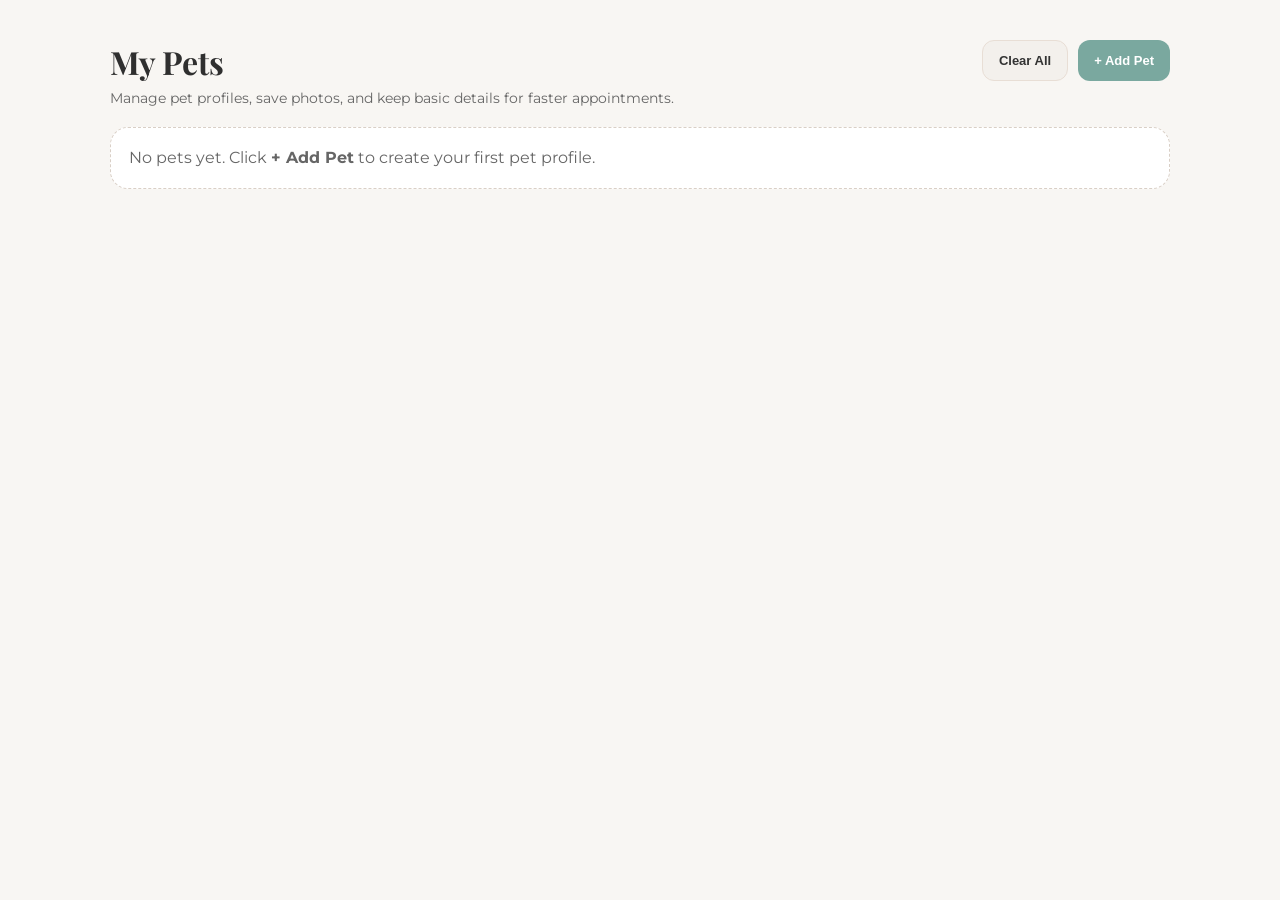
==== commit de7883e8: "Update index.html" ====
--- a/index.html
+++ b/index.html
@@ -10,269 +10,183 @@
 
   <style>
     * { margin: 0; padding: 0; box-sizing: border-box; }
-
-    body {
-      font-family: "Montserrat", sans-serif;
-      background: #f8f6f3;
-      color: #2f2f2f;
-    }
-
-    .container {
-      max-width: 1100px;
-      margin: auto;
-      padding: 40px 20px;
-    }
-
-    h1 {
-      font-family: "Playfair Display", serif;
-      font-size: 32px;
-      margin-bottom: 10px;
-    }
-
-    .top {
-      display: flex;
-      justify-content: space-between;
-      align-items: center;
-      margin-bottom: 24px;
-      gap: 12px;
-      flex-wrap: wrap;
-    }
-
-    .btn {
-      padding: 12px 16px;
-      border-radius: 12px;
-      border: none;
-      font-weight: 700;
-      cursor: pointer;
-    }
-
-    .btn-primary {
-      background: #7aa89f;
-      color: #fff;
-    }
-
-    .pets {
-      display: flex;
-      flex-direction: column;
-      gap: 14px;
-    }
+    body { font-family: "Montserrat", sans-serif; background: #f8f6f3; color: #2f2f2f; }
+
+    .container { max-width: 1100px; margin: auto; padding: 40px 20px 60px; }
+
+    .top { display: flex; justify-content: space-between; align-items: flex-start; gap: 12px; flex-wrap: wrap; margin-bottom: 18px; }
+    .title h1 { font-family: "Playfair Display", serif; font-size: 32px; margin-bottom: 6px; }
+    .title p { color: #666; font-size: 14px; line-height: 1.4; }
+
+    .actions { display: flex; gap: 10px; flex-wrap: wrap; }
+    .btn { padding: 12px 16px; border-radius: 12px; border: none; font-weight: 800; cursor: pointer; font-size: 13px; transition: 0.2s ease; }
+    .btn-primary { background: #7aa89f; color: #fff; }
+    .btn-primary:hover { filter: brightness(0.95); }
+    .btn-light { background: #f3f0ec; border: 1px solid #e8ded5; color: #333; }
+    .btn-light:hover { background: #efeae4; }
+
+    .pets { display: flex; flex-direction: column; gap: 14px; margin-top: 12px; }
 
     .pet {
       background: #fff;
       border-radius: 18px;
-      padding: 16px;
+      padding: 14px;
       border: 1px solid #eee7df;
-      display: flex;
-      justify-content: space-between;
+      display: grid;
+      grid-template-columns: 74px 1fr auto;
+      gap: 14px;
       align-items: center;
-      gap: 12px;
-    }
-
-    .pet-info strong {
-      font-size: 16px;
-    }
-
-    .pet-info span {
-      font-size: 13px;
-      color: #666;
-    }
-
-    /* =====================
-       MODAL
-    ===================== */
-    .modal {
-      position: fixed;
-      inset: 0;
-      background: rgba(0,0,0,0.45);
-      display: none;
-      align-items: center;
-      justify-content: center;
-      z-index: 1000;
-    }
-
-    .modal.active {
-      display: flex;
-    }
+      box-shadow: 0 10px 22px rgba(0,0,0,0.05);
+    }
+
+    .pet-pic { width: 74px; height: 74px; border-radius: 18px; object-fit: cover; border: 1px solid #eee7df; background: #f3f0ec; }
+    .pet-main .name { font-size: 16px; font-weight: 900; margin-bottom: 4px; }
+    .pet-main .meta { font-size: 13px; color: #666; line-height: 1.4; margin-bottom: 8px; }
+
+    .chips { display: flex; flex-wrap: wrap; gap: 8px; align-items: center; }
+    .chip {
+      font-size: 12px; font-weight: 900; padding: 6px 10px; border-radius: 999px;
+      border: 1px solid #eee7df; background: #fbfaf8; color: #444; white-space: nowrap;
+    }
+    .chip.good { background: #e3f4ef; border-color: #cdebe3; color: #2e7d6b; }
+    .chip.warn { background: #fff0e0; border-color: #ffe0bf; color: #b85f00; }
+
+    .pet-actions { display: flex; gap: 10px; flex-wrap: wrap; justify-content: flex-end; }
+    .small { padding: 10px 12px; border-radius: 12px; border: none; cursor: pointer; font-weight: 900; font-size: 12px; transition: 0.2s ease; white-space: nowrap; }
+    .small.primary { background: #7aa89f; color: #fff; }
+    .small.primary:hover { filter: brightness(0.95); }
+    .small.light { background: #f3f0ec; border: 1px solid #e8ded5; color: #333; }
+    .small.light:hover { background: #efeae4; }
+
+    .empty { background: #fff; border: 1px dashed #d9cfc6; border-radius: 18px; padding: 18px; color: #666; line-height: 1.5; }
+
+    /* Modal */
+    .modal { position: fixed; inset: 0; background: rgba(0,0,0,0.45); display: none; align-items: center; justify-content: center; z-index: 1000; padding: 18px; }
+    .modal.active { display: flex; }
 
     .modal-box {
-      background: #ffffff;
-      width: 100%;
-      max-width: 520px;
-      border-radius: 20px;
-      padding: 24px;
-      position: relative;
-      animation: pop 0.2s ease;
-    }
-
-    @keyframes pop {
-      from { transform: scale(0.96); opacity: 0; }
-      to { transform: scale(1); opacity: 1; }
-    }
-
-    .modal-box h2 {
-      font-family: "Playfair Display", serif;
-      font-size: 26px;
-      margin-bottom: 6px;
-    }
-
-    .modal-box p {
-      font-size: 13px;
-      color: #666;
-      margin-bottom: 16px;
-    }
-
-    .close {
-      position: absolute;
-      top: 16px;
-      right: 18px;
-      font-size: 20px;
-      cursor: pointer;
-    }
-
-    .form-grid {
-      display: grid;
-      grid-template-columns: 1fr 1fr;
-      gap: 14px;
-    }
-
-    .field {
-      display: flex;
-      flex-direction: column;
-      gap: 6px;
-    }
-
-    .field.full {
-      grid-column: span 2;
-    }
-
-    label {
-      font-size: 12px;
-      font-weight: 700;
-      color: #555;
-    }
+      background: #fff; width: 100%; max-width: 640px; border-radius: 20px; padding: 22px; position: relative;
+      border: 1px solid #eee7df;
+    }
+
+    .close { position: absolute; top: 14px; right: 16px; font-size: 20px; cursor: pointer; user-select: none; }
+
+    .modal-box h2 { font-family: "Playfair Display", serif; font-size: 26px; margin-bottom: 6px; }
+    .modal-box p { font-size: 13px; color: #666; margin-bottom: 16px; }
+
+    .form-grid { display: grid; grid-template-columns: 1fr 1fr; gap: 14px; }
+    .field { display: flex; flex-direction: column; gap: 6px; }
+    .field.full { grid-column: span 2; }
+
+    label { font-size: 12px; font-weight: 900; color: #555; }
 
     input, select, textarea {
-      padding: 10px 12px;
-      border-radius: 10px;
-      border: 1px solid #ddd;
-      font-family: inherit;
-      font-size: 14px;
-    }
-
-    textarea {
-      resize: none;
-      height: 80px;
-    }
-
-    .form-actions {
-      display: flex;
-      gap: 10px;
-      margin-top: 18px;
-      justify-content: flex-end;
-    }
-
-    .btn-light {
-      background: #f3f0ec;
-      color: #333;
-    }
-
-    @media (max-width: 520px) {
-      .form-grid {
-        grid-template-columns: 1fr;
-      }
-      .field.full {
-        grid-column: span 1;
-      }
+      padding: 10px 12px; border-radius: 12px; border: 1px solid #ddd;
+      font-family: inherit; font-size: 14px; outline: none; background: #fff;
+    }
+
+    textarea { resize: none; height: 90px; }
+
+    .photo-row { display: flex; gap: 12px; align-items: center; flex-wrap: wrap; }
+    .photo-preview { width: 72px; height: 72px; border-radius: 18px; border: 1px solid #eee7df; background: #f3f0ec; object-fit: cover; }
+
+    .form-actions { display: flex; gap: 10px; margin-top: 18px; justify-content: flex-end; flex-wrap: wrap; }
+
+    .notice { margin-top: 12px; color: #b85f00; font-size: 13px; font-weight: 700; display: none; }
+    .notice.show { display: block; }
+
+    @media (max-width: 560px) {
+      .form-grid { grid-template-columns: 1fr; }
+      .field.full { grid-column: span 1; }
     }
   </style>
 </head>
 
 <body>
-
   <div class="container">
     <div class="top">
-      <div>
+      <div class="title">
         <h1>My Pets</h1>
-        <p style="color:#666;font-size:14px;">Manage your pet profiles and health records</p>
+        <p>Manage pet profiles, save photos, and keep basic details for faster appointments.</p>
       </div>
-      <button class="btn btn-primary" onclick="openModal()">+ Add Pet</button>
+      <div class="actions">
+        <button class="btn btn-light" id="clearAllBtn">Clear All</button>
+        <button class="btn btn-primary" id="openBtn">+ Add Pet</button>
+      </div>
     </div>
 
-    <div class="pets">
-      <div class="pet">
-        <div class="pet-info">
-          <strong>Buddy</strong><br>
-          <span>Dog • Golden Retriever • 3 yrs</span>
-        </div>
-        <span>Healthy</span>
-      </div>
-
-      <div class="pet">
-        <div class="pet-info">
-          <strong>Milo</strong><br>
-          <span>Cat • Persian • 2 yrs</span>
-        </div>
-        <span>Needs Checkup</span>
-      </div>
+    <div id="petsWrap" class="pets"></div>
+    <div id="emptyState" class="empty">
+      No pets yet. Click <b>+ Add Pet</b> to create your first pet profile.
     </div>
   </div>
 
   <!-- MODAL -->
   <div class="modal" id="petModal">
     <div class="modal-box">
-      <div class="close" onclick="closeModal()">✕</div>
+      <div class="close" id="closeBtn">✕</div>
 
       <h2>Add New Pet</h2>
-      <p>Fill in your pet’s information to create a profile.</p>
-
-      <form>
+      <p>Fill in your pet details. This will be saved even after refresh.</p>
+
+      <form id="petForm">
         <div class="form-grid">
-          <div class="field">
-            <label>Pet Name</label>
-            <input type="text" placeholder="e.g. Buddy">
-          </div>
-
-          <div class="field">
-            <label>Species</label>
-            <select>
-              <option>Dog</option>
-              <option>Cat</option>
-              <option>Bird</option>
-              <option>Other</option>
+          <div class="field full">
+            <label>Pet Photo</label>
+            <div class="photo-row">
+              <img id="photoPreview" class="photo-preview" alt="Preview" />
+              <input id="petPhoto" type="file" accept="image/*" />
+            </div>
+          </div>
+
+          <div class="field">
+            <label>Pet Name *</label>
+            <input id="petName" type="text" placeholder="e.g. Buddy" required />
+          </div>
+
+          <div class="field">
+            <label>Species *</label>
+            <select id="petSpecies" required>
+              <option value="Dog">Dog</option>
+              <option value="Cat">Cat</option>
+              <option value="Bird">Bird</option>
+              <option value="Other">Other</option>
             </select>
           </div>
 
           <div class="field">
             <label>Breed</label>
-            <input type="text" placeholder="Golden Retriever">
-          </div>
-
-          <div class="field">
-            <label>Age</label>
-            <input type="number" placeholder="Years">
-          </div>
-
-          <div class="field">
-            <label>Gender</label>
-            <select>
-              <option>Male</option>
-              <option>Female</option>
+            <input id="petBreed" type="text" placeholder="e.g. Shih Tzu" />
+          </div>
+
+          <div class="field">
+            <label>Age (years)</label>
+            <input id="petAge" type="number" min="0" step="1" placeholder="e.g. 2" />
+          </div>
+
+          <div class="field">
+            <label>Status</label>
+            <select id="petStatus">
+              <option value="Healthy">Healthy</option>
+              <option value="Needs Checkup">Needs Checkup</option>
             </select>
           </div>
 
           <div class="field">
             <label>Weight (kg)</label>
-            <input type="number" step="0.1">
+            <input id="petWeight" type="number" min="0" step="0.1" placeholder="e.g. 4.6" />
           </div>
 
           <div class="field full">
-            <label>Medical Notes</label>
-            <textarea placeholder="Allergies, conditions, etc."></textarea>
+            <label>Notes</label>
+            <textarea id="petNotes" placeholder="Allergies, conditions, reminders..."></textarea>
           </div>
         </div>
 
+        <div id="saveNotice" class="notice"></div>
+
         <div class="form-actions">
-          <button type="button" class="btn btn-light" onclick="closeModal()">Cancel</button>
+          <button type="button" class="btn btn-light" id="cancelBtn">Cancel</button>
           <button type="submit" class="btn btn-primary">Save Pet</button>
         </div>
       </form>
@@ -280,14 +194,284 @@
   </div>
 
   <script>
+    const STORAGE_KEY = "aptus_pets_v1";
+
+    const petsWrap = document.getElementById("petsWrap");
+    const emptyState = document.getElementById("emptyState");
+
+    const modal = document.getElementById("petModal");
+    const openBtn = document.getElementById("openBtn");
+    const closeBtn = document.getElementById("closeBtn");
+    const cancelBtn = document.getElementById("cancelBtn");
+    const clearAllBtn = document.getElementById("clearAllBtn");
+
+    const petForm = document.getElementById("petForm");
+    const saveNotice = document.getElementById("saveNotice");
+
+    const petPhoto = document.getElementById("petPhoto");
+    const photoPreview = document.getElementById("photoPreview");
+
+    const petName = document.getElementById("petName");
+    const petSpecies = document.getElementById("petSpecies");
+    const petBreed = document.getElementById("petBreed");
+    const petAge = document.getElementById("petAge");
+    const petStatus = document.getElementById("petStatus");
+    const petWeight = document.getElementById("petWeight");
+    const petNotes = document.getElementById("petNotes");
+
+    let pets = [];
+    let pendingPhotoDataUrl = ""; // base64 string
+
+    function safeParse(json, fallback) {
+      try { return JSON.parse(json) ?? fallback; }
+      catch { return fallback; }
+    }
+
+    function loadPets() {
+      const raw = localStorage.getItem(STORAGE_KEY);
+      pets = raw ? safeParse(raw, []) : [];
+      renderPets();
+    }
+
+    function savePets() {
+      // If localStorage fails (quota / blocked), we show a message.
+      try {
+        localStorage.setItem(STORAGE_KEY, JSON.stringify(pets));
+        showNotice("");
+        return true;
+      } catch (err) {
+        showNotice("Could not save. Photo may be too large or storage is blocked. Try a smaller photo.", true);
+        return false;
+      }
+    }
+
+    function showNotice(msg, isError = false) {
+      if (!msg) {
+        saveNotice.classList.remove("show");
+        saveNotice.textContent = "";
+        return;
+      }
+      saveNotice.textContent = msg;
+      saveNotice.style.color = isError ? "#b00020" : "#2e7d6b";
+      saveNotice.classList.add("show");
+    }
+
+    function renderPets() {
+      petsWrap.innerHTML = "";
+
+      if (!pets.length) {
+        emptyState.style.display = "block";
+        return;
+      }
+
+      emptyState.style.display = "none";
+
+      pets.forEach((p) => {
+        const card = document.createElement("div");
+        card.className = "pet";
+
+        const img = document.createElement("img");
+        img.className = "pet-pic";
+        img.alt = p.name || "Pet";
+        img.src = p.photo || defaultPhoto(p.species);
+
+        const main = document.createElement("div");
+        main.className = "pet-main";
+
+        const name = document.createElement("div");
+        name.className = "name";
+        name.textContent = p.name;
+
+        const meta = document.createElement("div");
+        meta.className = "meta";
+        meta.textContent = `${p.species}${p.breed ? " • " + p.breed : ""}${p.age ? " • " + p.age + " yrs" : ""}`;
+
+        const chips = document.createElement("div");
+        chips.className = "chips";
+
+        const statusChip = document.createElement("span");
+        statusChip.className = "chip " + (p.status === "Healthy" ? "good" : "warn");
+        statusChip.textContent = p.status;
+
+        chips.appendChild(statusChip);
+
+        if (p.weight) {
+          const w = document.createElement("span");
+          w.className = "chip";
+          w.textContent = `Weight: ${p.weight} kg`;
+          chips.appendChild(w);
+        }
+
+        if (p.notes) {
+          const n = document.createElement("span");
+          n.className = "chip";
+          n.textContent = "Has notes";
+          chips.appendChild(n);
+        }
+
+        main.appendChild(name);
+        main.appendChild(meta);
+        main.appendChild(chips);
+
+        const actions = document.createElement("div");
+        actions.className = "pet-actions";
+
+        const del = document.createElement("button");
+        del.className = "small light";
+        del.type = "button";
+        del.textContent = "Delete";
+        del.onclick = () => deletePet(p.id);
+
+        const view = document.createElement("button");
+        view.className = "small primary";
+        view.type = "button";
+        view.textContent = "View";
+        view.onclick = () => alert("Preview only. Connect this to your profile page later 🙂");
+
+        actions.appendChild(del);
+        actions.appendChild(view);
+
+        card.appendChild(img);
+        card.appendChild(main);
+        card.appendChild(actions);
+
+        petsWrap.appendChild(card);
+      });
+    }
+
+    function defaultPhoto(species) {
+      // simple placeholder colors via SVG data url (no external images)
+      const bg = species === "Cat" ? "#e7efff" : species === "Dog" ? "#e3f4ef" : "#fff0e0";
+      const text = species ? species[0].toUpperCase() : "P";
+      const svg =
+        `<svg xmlns="http://www.w3.org/2000/svg" width="200" height="200">
+          <rect width="100%" height="100%" rx="28" ry="28" fill="${bg}"/>
+          <text x="50%" y="54%" text-anchor="middle" font-size="90" font-family="Montserrat" font-weight="900" fill="#333">${text}</text>
+        </svg>`;
+      return "data:image/svg+xml;charset=utf-8," + encodeURIComponent(svg);
+    }
+
     function openModal() {
-      document.getElementById("petModal").classList.add("active");
+      modal.classList.add("active");
     }
 
     function closeModal() {
-      document.getElementById("petModal").classList.remove("active");
-    }
+      modal.classList.remove("active");
+      petForm.reset();
+      pendingPhotoDataUrl = "";
+      photoPreview.src = "";
+      showNotice("");
+    }
+
+    function deletePet(id) {
+      pets = pets.filter(p => p.id !== id);
+      savePets();
+      renderPets();
+    }
+
+    function clearAll() {
+      pets = [];
+      localStorage.removeItem(STORAGE_KEY);
+      renderPets();
+    }
+
+    // Compress image -> smaller base64 so it actually saves
+    async function fileToCompressedDataURL(file, maxSize = 420, quality = 0.7) {
+      return new Promise((resolve, reject) => {
+        const reader = new FileReader();
+        reader.onerror = reject;
+        reader.onload = () => {
+          const img = new Image();
+          img.onerror = reject;
+          img.onload = () => {
+            let w = img.width;
+            let h = img.height;
+
+            const scale = Math.min(maxSize / w, maxSize / h, 1);
+            w = Math.round(w * scale);
+            h = Math.round(h * scale);
+
+            const canvas = document.createElement("canvas");
+            canvas.width = w;
+            canvas.height = h;
+
+            const ctx = canvas.getContext("2d");
+            ctx.drawImage(img, 0, 0, w, h);
+
+            const dataUrl = canvas.toDataURL("image/jpeg", quality);
+            resolve(dataUrl);
+          };
+          img.src = reader.result;
+        };
+        reader.readAsDataURL(file);
+      });
+    }
+
+    // Events
+    openBtn.addEventListener("click", openModal);
+    closeBtn.addEventListener("click", closeModal);
+    cancelBtn.addEventListener("click", closeModal);
+
+    modal.addEventListener("click", (e) => {
+      if (e.target === modal) closeModal();
+    });
+
+    clearAllBtn.addEventListener("click", () => {
+      const ok = confirm("Clear all pets? This will remove saved pets from this browser.");
+      if (ok) clearAll();
+    });
+
+    petPhoto.addEventListener("change", async (e) => {
+      const file = e.target.files && e.target.files[0];
+      if (!file) return;
+
+      try {
+        pendingPhotoDataUrl = await fileToCompressedDataURL(file, 420, 0.7);
+        photoPreview.src = pendingPhotoDataUrl;
+        showNotice("");
+      } catch {
+        pendingPhotoDataUrl = "";
+        photoPreview.src = "";
+        showNotice("Could not read this image. Try a different file.", true);
+      }
+    });
+
+    petForm.addEventListener("submit", (e) => {
+      // ✅ This is what stops the “didn't save” refresh problem
+      e.preventDefault();
+
+      const newPet = {
+        id: crypto.randomUUID ? crypto.randomUUID() : String(Date.now()),
+        name: petName.value.trim(),
+        species: petSpecies.value,
+        breed: petBreed.value.trim(),
+        age: petAge.value ? String(petAge.value).trim() : "",
+        status: petStatus.value,
+        weight: petWeight.value ? String(petWeight.value).trim() : "",
+        notes: petNotes.value.trim(),
+        photo: pendingPhotoDataUrl
+      };
+
+      if (!newPet.name) {
+        showNotice("Pet name is required.", true);
+        return;
+      }
+
+      pets.unshift(newPet);
+
+      const ok = savePets();
+      if (!ok) {
+        // remove if not saved
+        pets.shift();
+        return;
+      }
+
+      renderPets();
+      closeModal();
+    });
+
+    // Load saved pets on page open
+    loadPets();
   </script>
-
 </body>
 </html>
